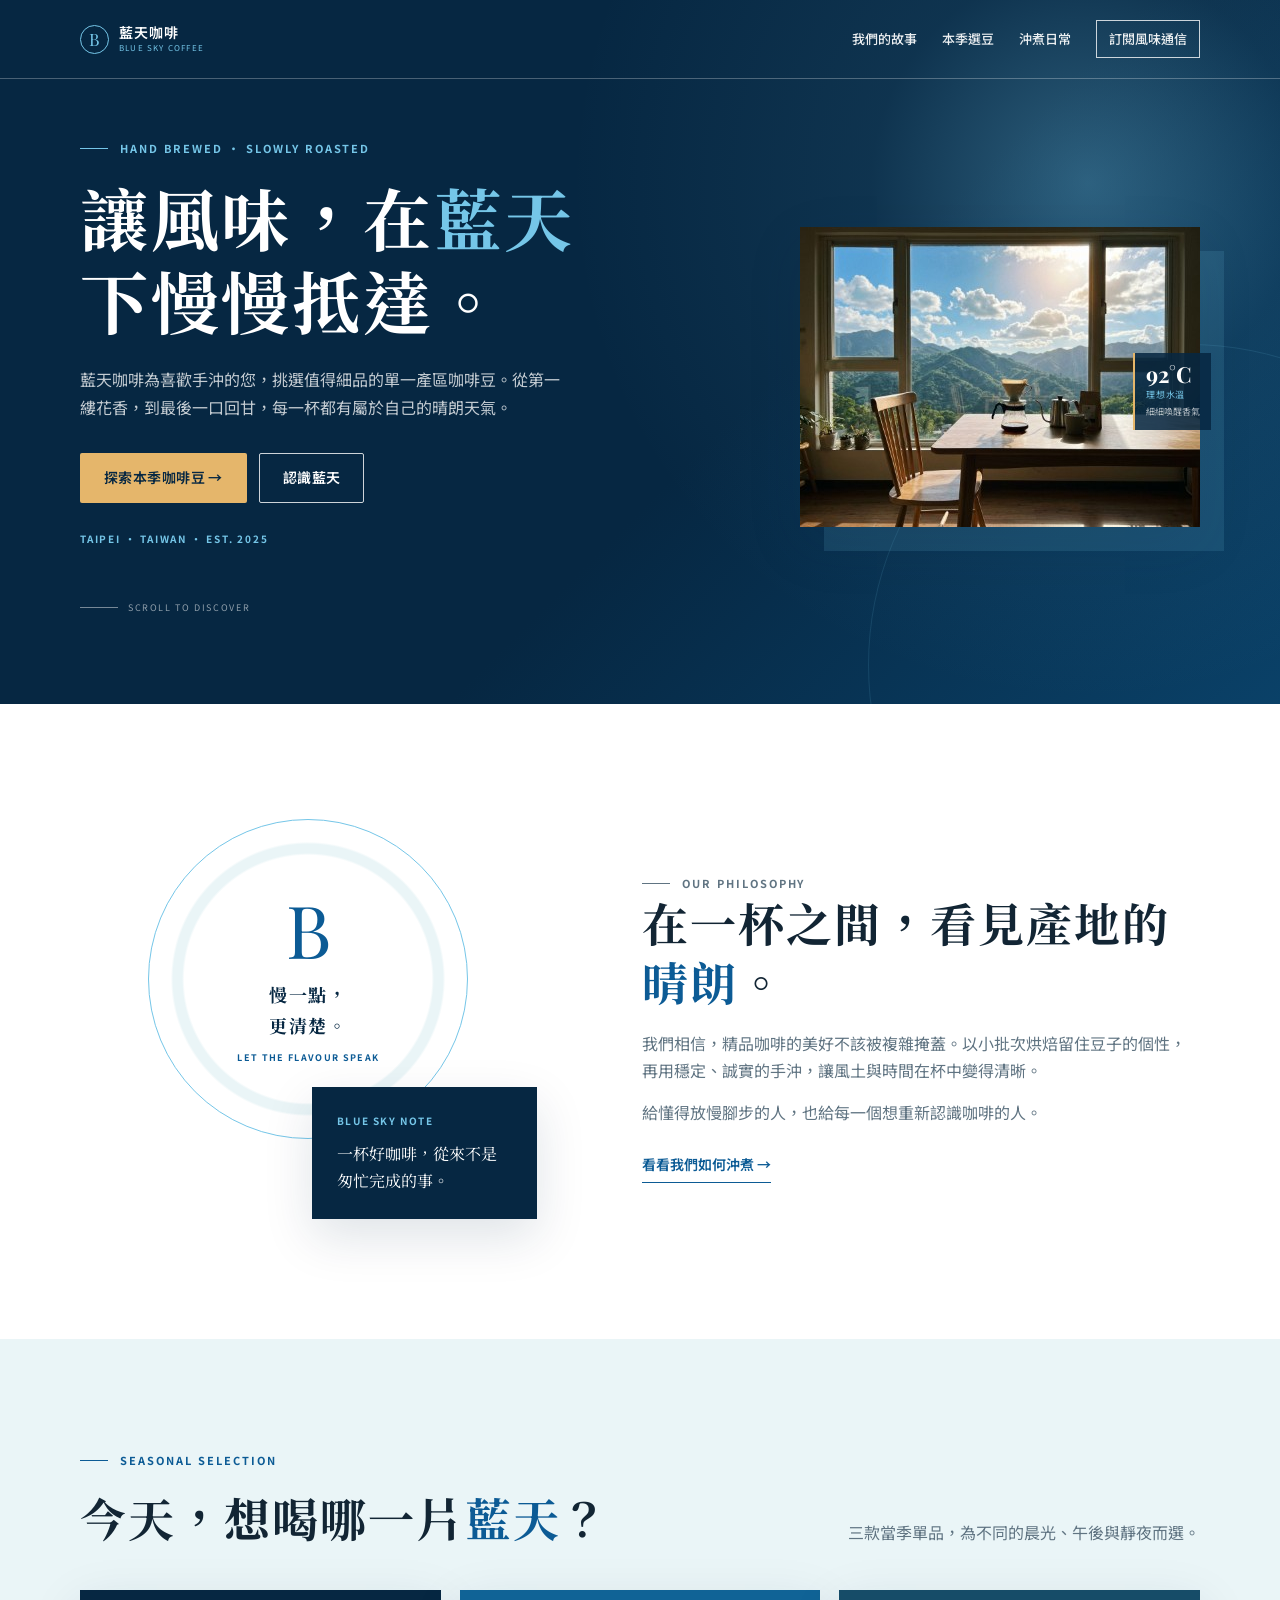
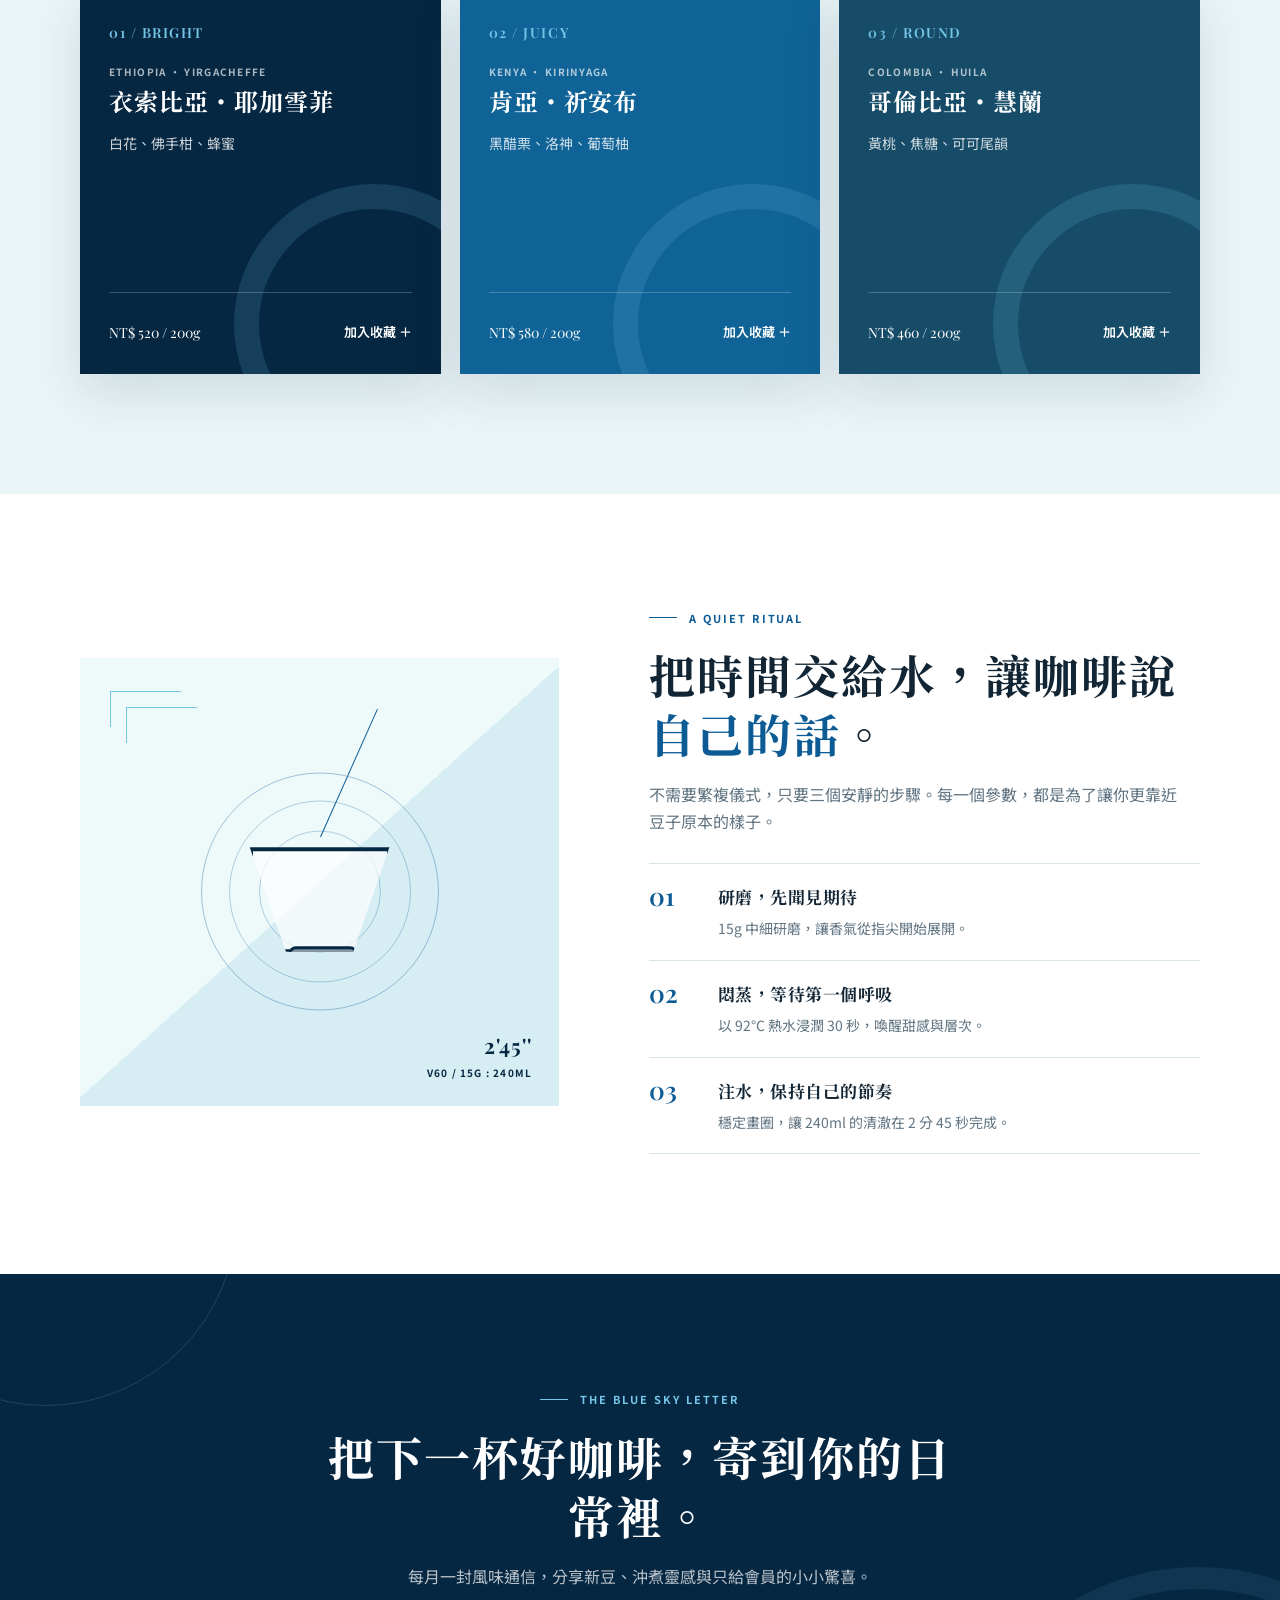
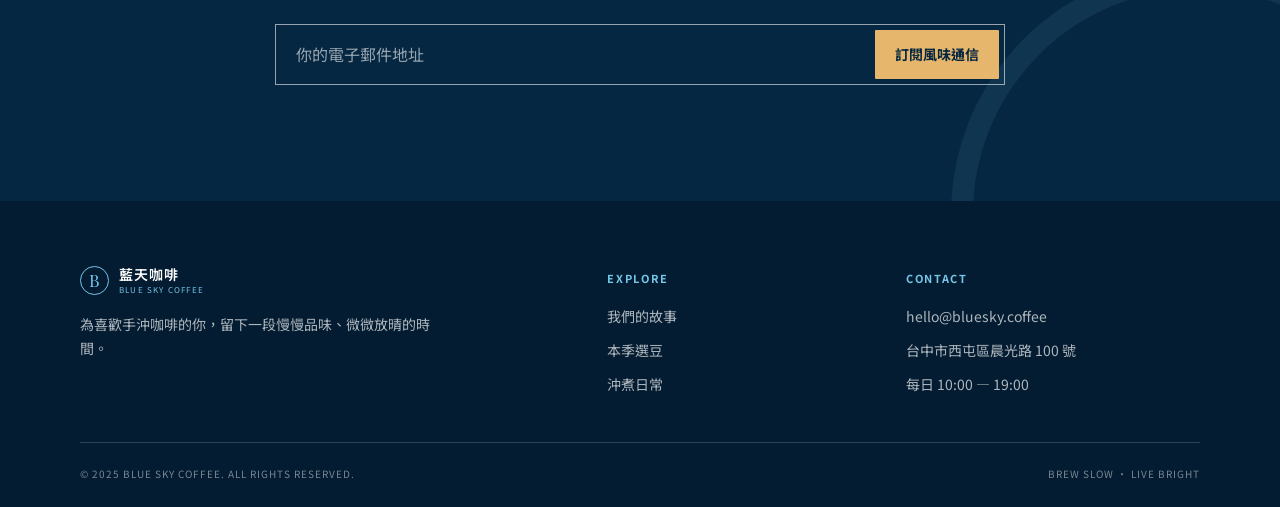
==== onepage1/index.html @ 0944bd63 "Initial commit" ====
<!DOCTYPE html>
<html lang="zh-Hant">
<head>
  <meta charset="UTF-8">
  <meta name="viewport" content="width=device-width, initial-scale=1.0">
  <meta name="description" content="藍天咖啡，為手沖咖啡愛好者挑選當季精品咖啡豆，讓每一杯都清澈、明亮、值得細品。">
  <title>藍天咖啡｜讓風味，慢慢抵達</title>
  <link rel="preconnect" href="https://fonts.googleapis.com">
  <link rel="preconnect" href="https://fonts.gstatic.com" crossorigin>
  <link href="https://fonts.googleapis.com/css2?family=Noto+Sans+TC:wght@400;500;600;700&family=Noto+Serif+TC:wght@500;600;700;900&family=Playfair+Display:ital,wght@0,600;0,700;1,600&display=swap" rel="stylesheet">
  <style>
    :root {
      --navy: #062742;
      --blue: #0c5b95;
      --sky: #75c6e8;
      --mist: #eaf5f7;
      --cream: #fbfaf6;
      --ink: #122534;
      --muted: #607482;
      --line: #d7e4e8;
      --sand: #e5b66b;
      --shadow: 0 18px 50px rgba(6, 39, 66, .13);
    }

    * { box-sizing: border-box; }
    html { scroll-behavior: smooth; }
    body {
      margin: 0;
      background: var(--cream);
      color: var(--ink);
      font-family: "Noto Sans TC", sans-serif;
      font-size: 16px;
      line-height: 1.7;
    }
    a { color: inherit; text-decoration: none; }
    button, input { font: inherit; }
    button { cursor: pointer; }
    :focus-visible { outline: 3px solid var(--sky); outline-offset: 4px; }

    .wrap { width: min(1120px, calc(100% - 48px)); margin-inline: auto; }
    .eyebrow {
      display: flex;
      align-items: center;
      gap: 12px;
      margin: 0 0 18px;
      color: var(--blue);
      font-size: 11px;
      font-weight: 700;
      letter-spacing: .18em;
    }
    .eyebrow::before { width: 28px; height: 1px; background: currentColor; content: ""; }
    .section-title {
      margin: 0;
      font-family: "Noto Serif TC", serif;
      font-size: clamp(30px, 4vw, 46px);
      font-weight: 700;
      letter-spacing: .045em;
      line-height: 1.28;
    }
    .accent { color: var(--blue); }
    .section-copy { margin: 18px 0 0; color: var(--muted); }
    .button, .text-link {
      display: inline-flex;
      align-items: center;
      justify-content: center;
      min-height: 50px;
      padding: 11px 23px;
      border: 1px solid transparent;
      border-radius: 2px;
      font-size: 14px;
      font-weight: 600;
      letter-spacing: .03em;
      transition: background-color .25s ease, color .25s ease, border-color .25s ease, transform .25s ease;
    }
    .button:hover, .text-link:hover { transform: translateY(-2px); }
    .button-primary { background: var(--sand); color: var(--navy); }
    .button-primary:hover { background: #f0ca84; }
    .button-outline { border-color: rgba(255,255,255,.8); color: #fff; }
    .button-outline:hover { background: #fff; color: var(--navy); }

    .site-header {
      position: absolute;
      z-index: 10;
      top: 0;
      left: 0;
      width: 100%;
      border-bottom: 1px solid rgba(255,255,255,.27);
    }
    .navbar {
      display: flex;
      align-items: center;
      justify-content: space-between;
      min-height: 78px;
      gap: 24px;
    }
    .brand { display: inline-flex; align-items: center; gap: 10px; color: #fff; }
    .brand-mark {
      display: grid;
      width: 29px;
      height: 29px;
      place-items: center;
      border: 1px solid var(--sky);
      border-radius: 50%;
      color: var(--sky);
      font-family: "Playfair Display", serif;
      font-size: 17px;
      line-height: 1;
    }
    .brand-copy { display: grid; line-height: 1.1; }
    .brand-copy strong { font-size: 14px; font-weight: 600; letter-spacing: .08em; }
    .brand-copy small { margin-top: 4px; color: var(--sky); font-size: 8px; letter-spacing: .15em; }
    .nav-links { display: flex; align-items: center; gap: 25px; }
    .nav-links a { position: relative; color: rgba(255,255,255,.92); font-size: 13px; font-weight: 500; white-space: nowrap; }
    .nav-links a:not(.nav-cta)::after {
      position: absolute;
      right: 0;
      bottom: -7px;
      width: 0;
      height: 1px;
      background: var(--sky);
      content: "";
      transition: width .25s ease;
    }
    .nav-links a:not(.nav-cta):hover::after { right: auto; left: 0; width: 100%; }
    .nav-links .nav-cta { padding: 7px 12px; border: 1px solid rgba(255,255,255,.78); }
    .nav-links .nav-cta:hover { background: #fff; color: var(--navy); }
    .menu-toggle { display: none; padding: 4px; border: 0; background: transparent; color: #fff; font-size: 24px; line-height: 1; }

    .hero {
      position: relative;
      display: flex;
      min-height: 704px;
      overflow: hidden;
      align-items: stretch;
      background:
        radial-gradient(circle at 85% 26%, rgba(117,198,232,.35) 0, rgba(117,198,232,.08) 18%, transparent 43%),
        linear-gradient(135deg, #062742 0%, #062742 58%, #0a4168 100%);
      color: #fff;
    }
    .hero::after {
      position: absolute;
      z-index: 0;
      right: -18vw;
      bottom: -22vw;
      width: 50vw;
      height: 50vw;
      border: 1px solid rgba(117,198,232,.13);
      border-radius: 50%;
      content: "";
    }
    .hero-grid {
      position: relative;
      z-index: 1;
      display: grid;
      grid-template-columns: 1.02fr .98fr;
      gap: 45px;
      align-items: center;
      padding-top: 122px;
      padding-bottom: 72px;
    }
    .hero-content { max-width: 560px; }
    .hero .eyebrow { color: var(--sky); }
    .hero-title {
      max-width: 540px;
      margin: 0;
      font-family: "Noto Serif TC", serif;
      font-size: clamp(42px, 5.5vw, 68px);
      font-weight: 700;
      letter-spacing: .04em;
      line-height: 1.22;
    }
    .hero-title .sky-word { color: var(--sky); }
    .hero-lede { max-width: 490px; margin: 25px 0 0; color: rgba(255,255,255,.76); }
    .hero-actions { display: flex; flex-wrap: wrap; gap: 12px; margin-top: 32px; }
    .hero-meta { margin: 27px 0 0; color: var(--sky); font-size: 10px; font-weight: 700; letter-spacing: .18em; }
    .scroll-note { display: flex; align-items: center; gap: 10px; margin: 53px 0 0; color: rgba(255,255,255,.55); font-size: 9px; letter-spacing: .18em; }
    .scroll-note::before { width: 38px; height: 1px; background: rgba(255,255,255,.45); content: ""; }

    .hero-art {
      position: relative;
      width: min(100%, 400px);
      height: 300px;
      min-height: 0;
      margin-left: auto;
      overflow: visible;
      aspect-ratio: auto;
      border: 0;
      background: transparent;
      box-shadow: none;
    }
    .hero-photo { width: 400px; height: 300px; object-fit: cover; box-shadow: 24px 24px 0 rgba(117,198,232,.13), var(--shadow); }
    .window-frame { position: absolute; inset: 0; border: 12px solid #e8d4ae; box-shadow: inset 0 0 0 2px rgba(6,39,66,.18); }
    .window-frame::before, .window-frame::after { position: absolute; background: rgba(6,39,66,.25); content: ""; }
    .window-frame::before { top: 0; bottom: 0; left: 49%; width: 4px; }
    .window-frame::after { top: 46%; right: 0; left: 0; height: 4px; }
    .sun { position: absolute; top: 16%; right: 17%; width: 77px; height: 77px; border-radius: 50%; background: #fff2be; box-shadow: 0 0 45px 22px rgba(255,228,150,.42); }
    .mountain { position: absolute; bottom: 28%; width: 75%; height: 36%; clip-path: polygon(0 100%, 35% 15%, 48% 50%, 63% 0, 100% 100%); background: #497b83; opacity: .9; }
    .mountain.one { left: -12%; }
    .mountain.two { right: -27%; bottom: 27%; background: #30616b; transform: scaleX(-1); opacity: .75; }
    .tabletop { position: absolute; right: -8%; bottom: -7%; left: -8%; height: 33%; background: linear-gradient(#643e2e 0%, #3d251e 100%); transform: perspective(200px) rotateX(10deg); }
    .chair { position: absolute; right: 7%; bottom: 18%; width: 100px; height: 112px; border: 12px solid #543126; border-bottom: 0; border-radius: 48px 48px 0 0; opacity: .8; }
    .chair::after { position: absolute; bottom: -75px; left: 14px; width: 8px; height: 75px; background: #543126; box-shadow: 53px 0 #543126; content: ""; }
    .coffee-vessel { position: absolute; bottom: 14%; left: 28%; width: 112px; height: 105px; }
    .coffee-vessel .dripper { position: absolute; top: 0; left: 29px; width: 53px; height: 45px; border: 3px solid #d8e7e1; border-radius: 5px 5px 22px 22px; background: linear-gradient(135deg, rgba(222,246,240,.75), rgba(124,180,181,.2)); clip-path: polygon(0 0, 100% 0, 78% 100%, 22% 100%); }
    .coffee-vessel .carafe { position: absolute; bottom: 0; left: 17px; width: 78px; height: 68px; border: 3px solid #d8e7e1; border-radius: 10px 10px 23px 23px; background: linear-gradient(to top, rgba(56,29,19,.82) 0 38%, rgba(190,228,227,.24) 39%); }
    .coffee-vessel .carafe::before { position: absolute; top: -20px; left: 24px; width: 26px; height: 22px; border: 3px solid #d8e7e1; border-bottom: 0; border-radius: 50% 50% 0 0; content: ""; }
    .steam { position: absolute; bottom: 59%; left: 49%; width: 23px; height: 58px; border-left: 2px solid rgba(255,255,255,.63); border-radius: 50%; transform: rotate(16deg); }
    .steam::after { position: absolute; top: -5px; left: 14px; width: 18px; height: 48px; border-right: 2px solid rgba(255,255,255,.44); border-radius: 50%; content: ""; }
    .art-label { position: absolute; z-index: 3; right: -11px; top: 42%; display: grid; gap: 2px; padding: 10px 11px; border-left: 2px solid var(--sand); background: rgba(6,39,66,.86); color: #fff; }
    .art-label strong { font-family: "Playfair Display", serif; font-size: 22px; line-height: 1; }
    .art-label span { color: var(--sky); font-size: 9px; letter-spacing: .09em; }
    .art-label small { color: rgba(255,255,255,.72); font-size: 9px; }

    .story { padding: 115px 0 120px; background: #fff; }
    .story-grid { display: grid; grid-template-columns: .9fr 1.1fr; gap: clamp(45px, 9vw, 105px); align-items: center; }
    .story-visual { position: relative; min-height: 400px; }
    .story-seal {
      display: grid;
      width: 320px;
      height: 320px;
      place-content: center;
      margin: 0 auto;
      border: 1px solid var(--sky);
      border-radius: 50%;
      background: radial-gradient(circle, #fff 0 55%, #eaf5f7 56% 60%, #fff 61%);
      color: var(--navy);
      text-align: center;
    }
    .story-seal::before { display: block; margin-bottom: 14px; color: var(--blue); content: "B"; font-family: "Playfair Display", serif; font-size: 73px; line-height: 1; }
    .story-seal strong { font-family: "Noto Serif TC", serif; font-size: 18px; letter-spacing: .09em; }
    .story-seal span { margin-top: 10px; color: var(--blue); font-size: 9px; font-weight: 700; letter-spacing: .15em; }
    .note-card { position: absolute; right: 0; bottom: 0; width: min(225px, 57%); padding: 25px; background: var(--navy); color: #fff; box-shadow: var(--shadow); }
    .note-card p:first-child { margin: 0; color: var(--sky); font-size: 10px; font-weight: 700; letter-spacing: .16em; }
    .note-card p:last-child { margin: 12px 0 0; font-family: "Noto Serif TC", serif; font-size: 16px; line-height: 1.65; }
    .story-content p { margin: 19px 0 0; color: var(--muted); }
    .story-content p + p { margin-top: 15px; }
    .underlined-link { display: inline-flex; margin-top: 27px; padding-bottom: 5px; border-bottom: 1px solid var(--blue); color: var(--blue); font-size: 14px; font-weight: 600; transition: gap .2s ease; }
    .underlined-link:hover { gap: 8px; }

    .coffee { padding: 112px 0 120px; background: var(--mist); }
    .coffee-heading { display: flex; align-items: end; justify-content: space-between; gap: 32px; margin-bottom: 43px; }
    .coffee-heading .section-copy { max-width: 365px; }
    .coffee-grid { display: grid; grid-template-columns: repeat(3, 1fr); gap: 19px; }
    .coffee-card {
      position: relative;
      display: flex;
      min-height: 384px;
      overflow: hidden;
      flex-direction: column;
      padding: 31px 29px 25px;
      background: var(--navy);
      color: #fff;
      box-shadow: var(--shadow);
    }
    .coffee-card:nth-child(2) { background: #106396; }
    .coffee-card:nth-child(3) { background: #164c68; }
    .coffee-card::after { position: absolute; right: -73px; bottom: -90px; width: 230px; height: 230px; border: 25px solid rgba(117,198,232,.15); border-radius: 50%; content: ""; }
    .coffee-card > * { position: relative; z-index: 1; }
    .bean-no { margin: 0; color: var(--sky); font-family: "Playfair Display", serif; font-size: 14px; font-weight: 600; letter-spacing: .11em; }
    .origin { margin: 19px 0 5px; color: rgba(255,255,255,.67); font-size: 10px; font-weight: 700; letter-spacing: .13em; }
    .bean-name { margin: 0; font-family: "Noto Serif TC", serif; font-size: 24px; font-weight: 700; letter-spacing: .04em; line-height: 1.35; }
    .flavour { margin: 14px 0 0; color: rgba(255,255,255,.79); font-size: 14px; }
    .coffee-bottom { display: flex; align-items: center; justify-content: space-between; gap: 13px; margin-top: auto; padding-top: 23px; border-top: 1px solid rgba(255,255,255,.22); }
    .price { font-family: "Playfair Display", serif; font-size: 14px; white-space: nowrap; }
    .save-button { padding: 5px 0; border: 0; background: transparent; color: #fff; font-size: 13px; font-weight: 600; white-space: nowrap; transition: color .2s ease; }
    .save-button:hover { color: var(--sand); }

    .brew { padding: 115px 0 120px; background: #fff; }
    .brew-grid { display: grid; grid-template-columns: .93fr 1.07fr; gap: clamp(44px, 7vw, 90px); align-items: center; }
    .brew-art { position: relative; min-height: 448px; overflow: hidden; background: linear-gradient(138deg, #eef9fa 0 50%, #d6edf3 50% 100%); }
    .brew-art::before { position: absolute; top: 33px; left: 30px; width: 70px; height: 35px; border-top: 1px solid var(--sky); border-left: 1px solid var(--sky); content: ""; }
    .brew-art::after { position: absolute; top: 49px; left: 46px; width: 70px; height: 35px; border-top: 1px solid var(--sky); border-left: 1px solid var(--sky); content: ""; }
    .pour-rings { position: absolute; top: 50%; left: 50%; width: 238px; height: 238px; border: 1px solid rgba(12,91,149,.35); border-radius: 50%; transform: translate(-50%,-46%); }
    .pour-rings::before, .pour-rings::after { position: absolute; border: 1px solid rgba(12,91,149,.28); border-radius: 50%; content: ""; }
    .pour-rings::before { inset: 27px; }
    .pour-rings::after { inset: 57px; }
    .pour-line { position: absolute; top: 39px; left: 50%; width: 1px; height: 140px; background: var(--blue); transform: rotate(24deg); transform-origin: bottom; }
    .v60 { position: absolute; top: 50%; left: 50%; width: 140px; height: 105px; border: 3px solid var(--navy); border-top-width: 4px; background: rgba(255,255,255,.7); clip-path: polygon(0 0, 100% 0, 74% 100%, 26% 100%); transform: translate(-50%,-33%); }
    .v60::after { position: absolute; bottom: -61px; left: 35px; width: 64px; height: 58px; border: 3px solid var(--navy); border-radius: 8px 8px 19px 19px; background: linear-gradient(to top, #6c3924 0 31%, rgba(255,255,255,.5) 32%); content: ""; }
    .brew-caption { position: absolute; right: 27px; bottom: 25px; display: grid; color: var(--navy); text-align: right; }
    .brew-caption strong { font-family: "Playfair Display", serif; font-size: 21px; letter-spacing: .05em; }
    .brew-caption span { font-size: 10px; font-weight: 700; letter-spacing: .12em; }
    .brew-content .section-copy { max-width: 530px; }
    .brew-steps { margin-top: 28px; border-top: 1px solid var(--line); }
    .brew-step { display: grid; grid-template-columns: 55px 1fr; gap: 14px; padding: 19px 0; border-bottom: 1px solid var(--line); }
    .step-no { color: var(--blue); font-family: "Playfair Display", serif; font-size: 25px; font-weight: 600; line-height: 1; }
    .brew-step h3 { margin: 0; font-family: "Noto Serif TC", serif; font-size: 17px; letter-spacing: .03em; }
    .brew-step p { margin: 5px 0 0; color: var(--muted); font-size: 14px; }

    .visit { position: relative; overflow: hidden; padding: 116px 0; background: var(--navy); color: #fff; text-align: center; }
    .visit::before, .visit::after { position: absolute; width: 380px; height: 380px; border: 1px solid rgba(117,198,232,.19); border-radius: 50%; content: ""; }
    .visit::before { top: -250px; left: -145px; }
    .visit::after { right: -165px; bottom: -260px; width: 450px; height: 450px; border-width: 22px; opacity: .45; }
    .visit .wrap { position: relative; z-index: 1; max-width: 730px; }
    .visit .eyebrow { justify-content: center; color: var(--sky); }
    .visit .section-title { max-width: 670px; margin-inline: auto; }
    .visit .section-copy { max-width: 535px; margin-inline: auto; color: rgba(255,255,255,.72); }
    .subscribe-form { display: flex; margin: 34px auto 0; padding: 5px; border: 1px solid rgba(255,255,255,.58); }
    .subscribe-form input { min-width: 0; flex: 1; padding: 11px 15px; border: 0; outline: 0; background: transparent; color: #fff; }
    .subscribe-form input::placeholder { color: rgba(255,255,255,.58); }
    .subscribe-form button { min-height: 48px; padding: 10px 20px; border: 0; border-radius: 1px; background: var(--sand); color: var(--navy); font-size: 14px; font-weight: 700; transition: background .2s ease; }
    .subscribe-form button:hover { background: #f1ca83; }

    .site-footer { padding: 65px 0 25px; background: #031c31; color: rgba(255,255,255,.68); }
    .footer-grid { display: grid; grid-template-columns: 1.45fr .75fr .9fr; gap: 54px; padding-bottom: 46px; }
    .footer-brand .brand { margin-bottom: 18px; }
    .footer-brand p { max-width: 355px; margin: 0; font-size: 14px; }
    .footer-heading { margin: 3px 0 17px; color: var(--sky); font-size: 11px; font-weight: 700; letter-spacing: .15em; }
    .footer-links, .footer-contact { display: grid; gap: 10px; font-size: 14px; }
    .footer-links a:hover, .footer-contact a:hover { color: #fff; }
    .footer-bottom { display: flex; justify-content: space-between; gap: 18px; padding-top: 22px; border-top: 1px solid rgba(255,255,255,.17); color: rgba(255,255,255,.47); font-size: 10px; letter-spacing: .1em; }

    .toast {
      position: fixed;
      z-index: 20;
      right: 22px;
      bottom: 22px;
      max-width: min(360px, calc(100% - 44px));
      padding: 13px 18px;
      border-left: 3px solid var(--sand);
      background: var(--navy);
      box-shadow: var(--shadow);
      color: #fff;
      font-size: 14px;
      opacity: 0;
      pointer-events: none;
      transform: translateY(12px);
      transition: opacity .22s ease, transform .22s ease;
    }
    .toast.show { opacity: 1; transform: translateY(0); }
    .reveal { opacity: 0; transform: translateY(18px); transition: opacity .65s ease, transform .65s ease; }
    .reveal.visible { opacity: 1; transform: translateY(0); }

    @media (max-width: 820px) {
      .navbar { position: relative; }
      .menu-toggle { display: block; }
      .nav-links {
        position: absolute;
        top: 100%;
        right: -24px;
        left: -24px;
        display: grid;
        max-height: 0;
        overflow: hidden;
        gap: 0;
        background: #05233c;
        transition: max-height .32s ease;
      }
      .nav-links.open { max-height: 300px; }
      .nav-links a { padding: 12px 24px; border-top: 1px solid rgba(255,255,255,.1); }
      .nav-links .nav-cta { margin: 8px 24px 16px; padding: 9px 12px; text-align: center; }
      .hero { min-height: 710px; }
      .hero-grid { grid-template-columns: 1fr; gap: 17px; padding-top: 112px; }
      .hero-content { max-width: 640px; }
      .scroll-note { margin-top: 29px; }
      .hero-art { width: min(100%, 330px); height: 248px; min-height: 0; max-height: none; margin: 0; }
      .hero-photo { width: 330px; height: 248px; }
      .coffee-grid { grid-template-columns: repeat(2, 1fr); }
      .coffee-card:nth-child(3) { grid-column: span 2; }
      .story-grid, .brew-grid { grid-template-columns: 1fr; }
      .story-visual { max-width: 520px; width: 100%; margin: auto; }
      .brew-art { max-width: 540px; width: 100%; margin: auto; }
      .footer-grid { grid-template-columns: 1fr 1fr; }
      .footer-brand { grid-column: 1 / -1; }
    }

    @media (max-width: 560px) {
      .wrap { width: calc(100% - 34px); }
      .navbar { min-height: 70px; }
      .brand-copy strong { font-size: 13px; }
      .hero { min-height: 680px; }
      .hero-grid { padding-top: 98px; padding-bottom: 34px; }
      .hero-title { font-size: 40px; }
      .hero-lede { margin-top: 16px; font-size: 14px; line-height: 1.7; }
      .hero-actions { margin-top: 23px; }
      .hero-actions .button { flex: 1; padding-inline: 13px; }
      .hero-meta { margin-top: 18px; }
      .hero-art { width: 260px; height: 195px; min-height: 0; max-height: none; }
      .hero-photo { width: 260px; height: 195px; }
      .art-label { display: none; }
      .sun { width: 49px; height: 49px; }
      .coffee-vessel { bottom: 9%; left: 25%; transform: scale(.72); transform-origin: bottom left; }
      .chair { transform: scale(.72); transform-origin: bottom right; }
      .story, .coffee, .brew, .visit { padding: 76px 0; }
      .story-seal { width: 245px; height: 245px; }
      .story-seal::before { margin-bottom: 8px; font-size: 54px; }
      .story-seal strong { font-size: 15px; }
      .story-visual { min-height: 315px; }
      .note-card { width: 185px; padding: 18px; }
      .note-card p:last-child { font-size: 14px; }
      .coffee-heading { display: block; margin-bottom: 30px; }
      .coffee-heading .section-copy { margin-top: 14px; }
      .coffee-grid { grid-template-columns: 1fr; }
      .coffee-card, .coffee-card:nth-child(3) { min-height: 330px; grid-column: auto; }
      .brew-art { min-height: 310px; }
      .pour-rings { width: 185px; height: 185px; }
      .v60 { transform: translate(-50%,-28%) scale(.82); }
      .subscribe-form { display: grid; gap: 6px; padding: 5px; }
      .subscribe-form input, .subscribe-form button { width: 100%; }
      .footer-grid { grid-template-columns: 1fr; gap: 32px; }
      .footer-brand { grid-column: auto; }
      .footer-bottom { display: grid; gap: 9px; }
    }

    @media (prefers-reduced-motion: reduce) {
      html { scroll-behavior: auto; }
      *, *::before, *::after { transition-duration: .01ms !important; animation-duration: .01ms !important; animation-iteration-count: 1 !important; }
      .reveal { opacity: 1; transform: none; }
    }
  </style>
</head>
<body>
  <header class="site-header" id="top">
    <nav class="wrap navbar" aria-label="主要導覽">
      <a class="brand" href="#top" aria-label="回到藍天咖啡首頁">
        <span class="brand-mark" aria-hidden="true">B</span>
        <span class="brand-copy"><strong>藍天咖啡</strong><small>BLUE SKY COFFEE</small></span>
      </a>
      <button class="menu-toggle" type="button" aria-controls="navLinks" aria-expanded="false" aria-label="開啟導覽選單">☰</button>
      <div class="nav-links" id="navLinks">
        <a href="#story">我們的故事</a>
        <a href="#coffee">本季選豆</a>
        <a href="#brew">沖煮日常</a>
        <a class="nav-cta" href="#visit">訂閱風味通信</a>
      </div>
    </nav>
  </header>

  <main>
    <section class="hero" aria-labelledby="heroTitle">
      <div class="wrap hero-grid">
        <div class="hero-content">
          <p class="eyebrow">HAND BREWED · SLOWLY ROASTED</p>
          <h1 class="hero-title" id="heroTitle">讓風味，在<span class="sky-word">藍天</span>下慢慢抵達。</h1>
          <p class="hero-lede">藍天咖啡為喜歡手沖的您，挑選值得細品的單一產區咖啡豆。從第一縷花香，到最後一口回甘，每一杯都有屬於自己的晴朗天氣。</p>
          <div class="hero-actions">
            <a class="button button-primary" href="#coffee">探索本季咖啡豆 →</a>
            <a class="button button-outline" href="#story">認識藍天</a>
          </div>
          <p class="hero-meta">TAIPEI · TAIWAN · EST. 2025</p>
          <p class="scroll-note">SCROLL TO DISCOVER</p>
        </div>

        <div class="hero-art" aria-hidden="true">
          <img class="hero-photo" src="images/hero.jpg" width="400" height="300" alt="">
          <span class="art-label"><strong>92°C</strong><span>理想水溫</span><small>細細喚醒香氣</small></span>
        </div>
      </div>
    </section>

    <section class="story" id="story" aria-labelledby="storyTitle">
      <div class="wrap story-grid">
        <div class="story-visual reveal" aria-hidden="true">
          <div class="story-seal"><strong>慢一點，<br>更清楚。</strong><span>LET THE FLAVOUR SPEAK</span></div>
          <div class="note-card"><p>BLUE SKY NOTE</p><p>一杯好咖啡，從來不是匆忙完成的事。</p></div>
        </div>
        <div class="story-content reveal">
          <p class="eyebrow">OUR PHILOSOPHY</p>
          <h2 class="section-title" id="storyTitle">在一杯之間，看見產地的<span class="accent">晴朗</span>。</h2>
          <p>我們相信，精品咖啡的美好不該被複雜掩蓋。以小批次烘焙留住豆子的個性，再用穩定、誠實的手沖，讓風土與時間在杯中變得清晰。</p>
          <p>給懂得放慢腳步的人，也給每一個想重新認識咖啡的人。</p>
          <a class="underlined-link" href="#brew">看看我們如何沖煮 →</a>
        </div>
      </div>
    </section>

    <section class="coffee" id="coffee" aria-labelledby="coffeeTitle">
      <div class="wrap">
        <div class="coffee-heading reveal">
          <div>
            <p class="eyebrow">SEASONAL SELECTION</p>
            <h2 class="section-title" id="coffeeTitle">今天，想喝哪一片<span class="accent">藍天</span>？</h2>
          </div>
          <p class="section-copy">三款當季單品，為不同的晨光、午後與靜夜而選。</p>
        </div>
        <div class="coffee-grid">
          <article class="coffee-card reveal">
            <p class="bean-no">01 / BRIGHT</p>
            <p class="origin">ETHIOPIA · YIRGACHEFFE</p>
            <h3 class="bean-name">衣索比亞・耶加雪菲</h3>
            <p class="flavour">白花、佛手柑、蜂蜜</p>
            <div class="coffee-bottom"><span class="price">NT$ 520 / 200g</span><button class="save-button" type="button" data-coffee="衣索比亞・耶加雪菲">加入收藏 ＋</button></div>
          </article>
          <article class="coffee-card reveal">
            <p class="bean-no">02 / JUICY</p>
            <p class="origin">KENYA · KIRINYAGA</p>
            <h3 class="bean-name">肯亞・祈安布</h3>
            <p class="flavour">黑醋栗、洛神、葡萄柚</p>
            <div class="coffee-bottom"><span class="price">NT$ 580 / 200g</span><button class="save-button" type="button" data-coffee="肯亞・祈安布">加入收藏 ＋</button></div>
          </article>
          <article class="coffee-card reveal">
            <p class="bean-no">03 / ROUND</p>
            <p class="origin">COLOMBIA · HUILA</p>
            <h3 class="bean-name">哥倫比亞・慧蘭</h3>
            <p class="flavour">黃桃、焦糖、可可尾韻</p>
            <div class="coffee-bottom"><span class="price">NT$ 460 / 200g</span><button class="save-button" type="button" data-coffee="哥倫比亞・慧蘭">加入收藏 ＋</button></div>
          </article>
        </div>
      </div>
    </section>

    <section class="brew" id="brew" aria-labelledby="brewTitle">
      <div class="wrap brew-grid">
        <div class="brew-art reveal" aria-hidden="true">
          <span class="pour-rings"></span><span class="pour-line"></span><span class="v60"></span>
          <span class="brew-caption"><strong>2'45''</strong><span>V60 / 15G : 240ML</span></span>
        </div>
        <div class="brew-content reveal">
          <p class="eyebrow">A QUIET RITUAL</p>
          <h2 class="section-title" id="brewTitle">把時間交給水，讓咖啡說<span class="accent">自己的話</span>。</h2>
          <p class="section-copy">不需要繁複儀式，只要三個安靜的步驟。每一個參數，都是為了讓你更靠近豆子原本的樣子。</p>
          <div class="brew-steps">
            <div class="brew-step"><span class="step-no">01</span><div><h3>研磨，先聞見期待</h3><p>15g 中細研磨，讓香氣從指尖開始展開。</p></div></div>
            <div class="brew-step"><span class="step-no">02</span><div><h3>悶蒸，等待第一個呼吸</h3><p>以 92°C 熱水浸潤 30 秒，喚醒甜感與層次。</p></div></div>
            <div class="brew-step"><span class="step-no">03</span><div><h3>注水，保持自己的節奏</h3><p>穩定畫圈，讓 240ml 的清澈在 2 分 45 秒完成。</p></div></div>
          </div>
        </div>
      </div>
    </section>

    <section class="visit" id="visit" aria-labelledby="visitTitle">
      <div class="wrap reveal">
        <p class="eyebrow">THE BLUE SKY LETTER</p>
        <h2 class="section-title" id="visitTitle">把下一杯好咖啡，寄到你的日常裡。</h2>
        <p class="section-copy">每月一封風味通信，分享新豆、沖煮靈感與只給會員的小小驚喜。</p>
        <form class="subscribe-form" id="subscribeForm">
          <input type="email" aria-label="電子郵件地址" placeholder="你的電子郵件地址" required>
          <button type="submit">訂閱風味通信</button>
        </form>
      </div>
    </section>
  </main>

  <footer class="site-footer">
    <div class="wrap footer-grid">
      <div class="footer-brand">
        <a class="brand" href="#top" aria-label="回到藍天咖啡首頁"><span class="brand-mark" aria-hidden="true">B</span><span class="brand-copy"><strong>藍天咖啡</strong><small>BLUE SKY COFFEE</small></span></a>
        <p>為喜歡手沖咖啡的你，留下一段慢慢品味、微微放晴的時間。</p>
      </div>
      <div>
        <p class="footer-heading">EXPLORE</p>
        <div class="footer-links"><a href="#story">我們的故事</a><a href="#coffee">本季選豆</a><a href="#brew">沖煮日常</a></div>
      </div>
      <div>
        <p class="footer-heading">CONTACT</p>
        <div class="footer-contact"><a href="mailto:hello@bluesky.coffee">hello@bluesky.coffee</a><span>台中市西屯區晨光路 100 號</span><span>每日 10:00 — 19:00</span></div>
      </div>
    </div>
    <div class="wrap footer-bottom"><span>© 2025 BLUE SKY COFFEE. ALL RIGHTS RESERVED.</span><span>BREW SLOW · LIVE BRIGHT</span></div>
  </footer>

  <div class="toast" id="toast" role="status" aria-live="polite"></div>

  <script>
    const menuToggle = document.querySelector('.menu-toggle');
    const navLinks = document.querySelector('.nav-links');
    const toast = document.querySelector('#toast');
    let toastTimer;

    function closeMenu() {
      navLinks.classList.remove('open');
      menuToggle.setAttribute('aria-expanded', 'false');
      menuToggle.setAttribute('aria-label', '開啟導覽選單');
      menuToggle.textContent = '☰';
    }

    menuToggle.addEventListener('click', () => {
      const isOpen = navLinks.classList.toggle('open');
      menuToggle.setAttribute('aria-expanded', String(isOpen));
      menuToggle.setAttribute('aria-label', isOpen ? '關閉導覽選單' : '開啟導覽選單');
      menuToggle.textContent = isOpen ? '×' : '☰';
    });

    navLinks.querySelectorAll('a').forEach(link => link.addEventListener('click', closeMenu));

    function showToast(message) {
      window.clearTimeout(toastTimer);
      toast.textContent = message;
      toast.classList.add('show');
      toastTimer = window.setTimeout(() => toast.classList.remove('show'), 2600);
    }

    document.querySelectorAll('[data-coffee]').forEach(button => {
      button.addEventListener('click', () => showToast(`已將「${button.dataset.coffee}」加入你的收藏。`));
    });

    document.querySelector('#subscribeForm').addEventListener('submit', event => {
      event.preventDefault();
      const form = event.currentTarget;
      if (!form.checkValidity()) return;
      form.reset();
      showToast('謝謝訂閱，下一封晴朗的風味通信即將寄出。');
    });

    const reduceMotion = window.matchMedia('(prefers-reduced-motion: reduce)').matches;
    const revealItems = document.querySelectorAll('.reveal');
    if (reduceMotion || !('IntersectionObserver' in window)) {
      revealItems.forEach(item => item.classList.add('visible'));
    } else {
      const observer = new IntersectionObserver(entries => {
        entries.forEach(entry => {
          if (entry.isIntersecting) {
            entry.target.classList.add('visible');
            observer.unobserve(entry.target);
          }
        });
      }, { threshold: .12 });
      revealItems.forEach(item => observer.observe(item));
    }
  </script>
</body>
</html>
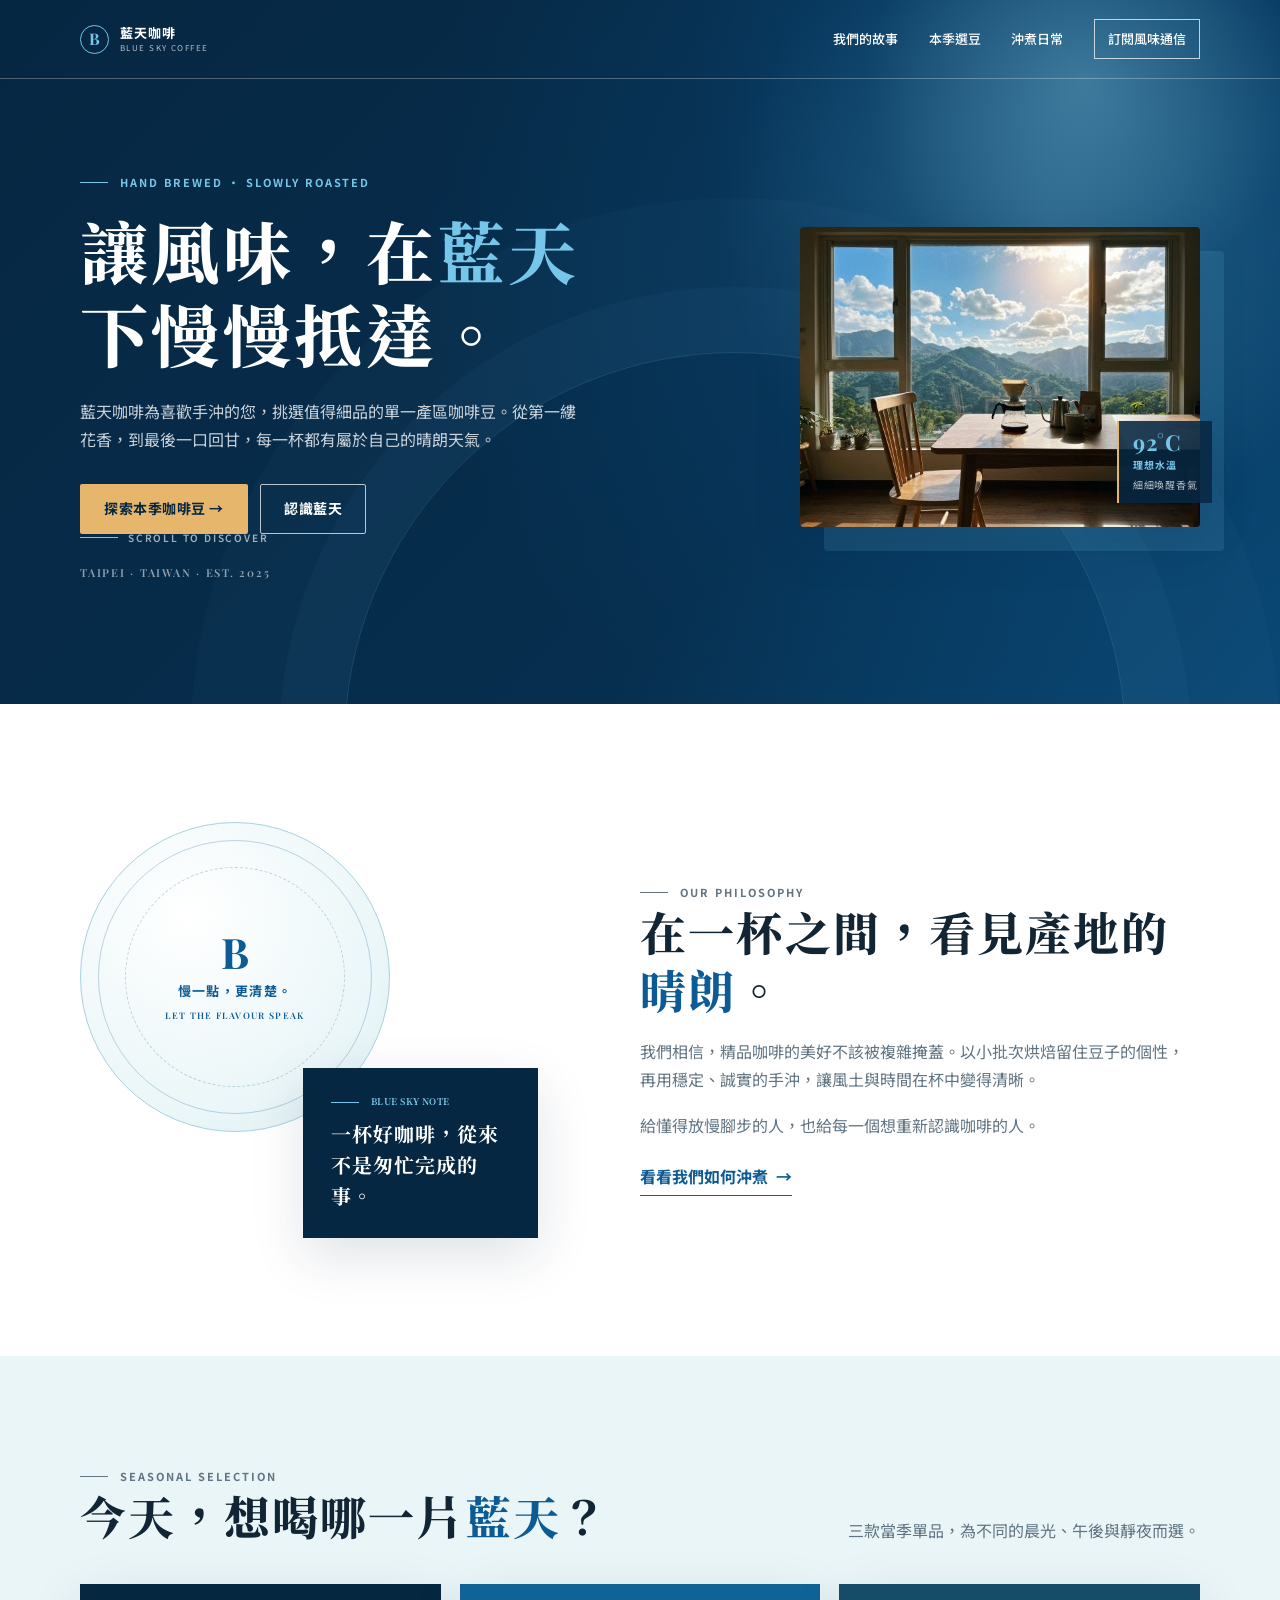
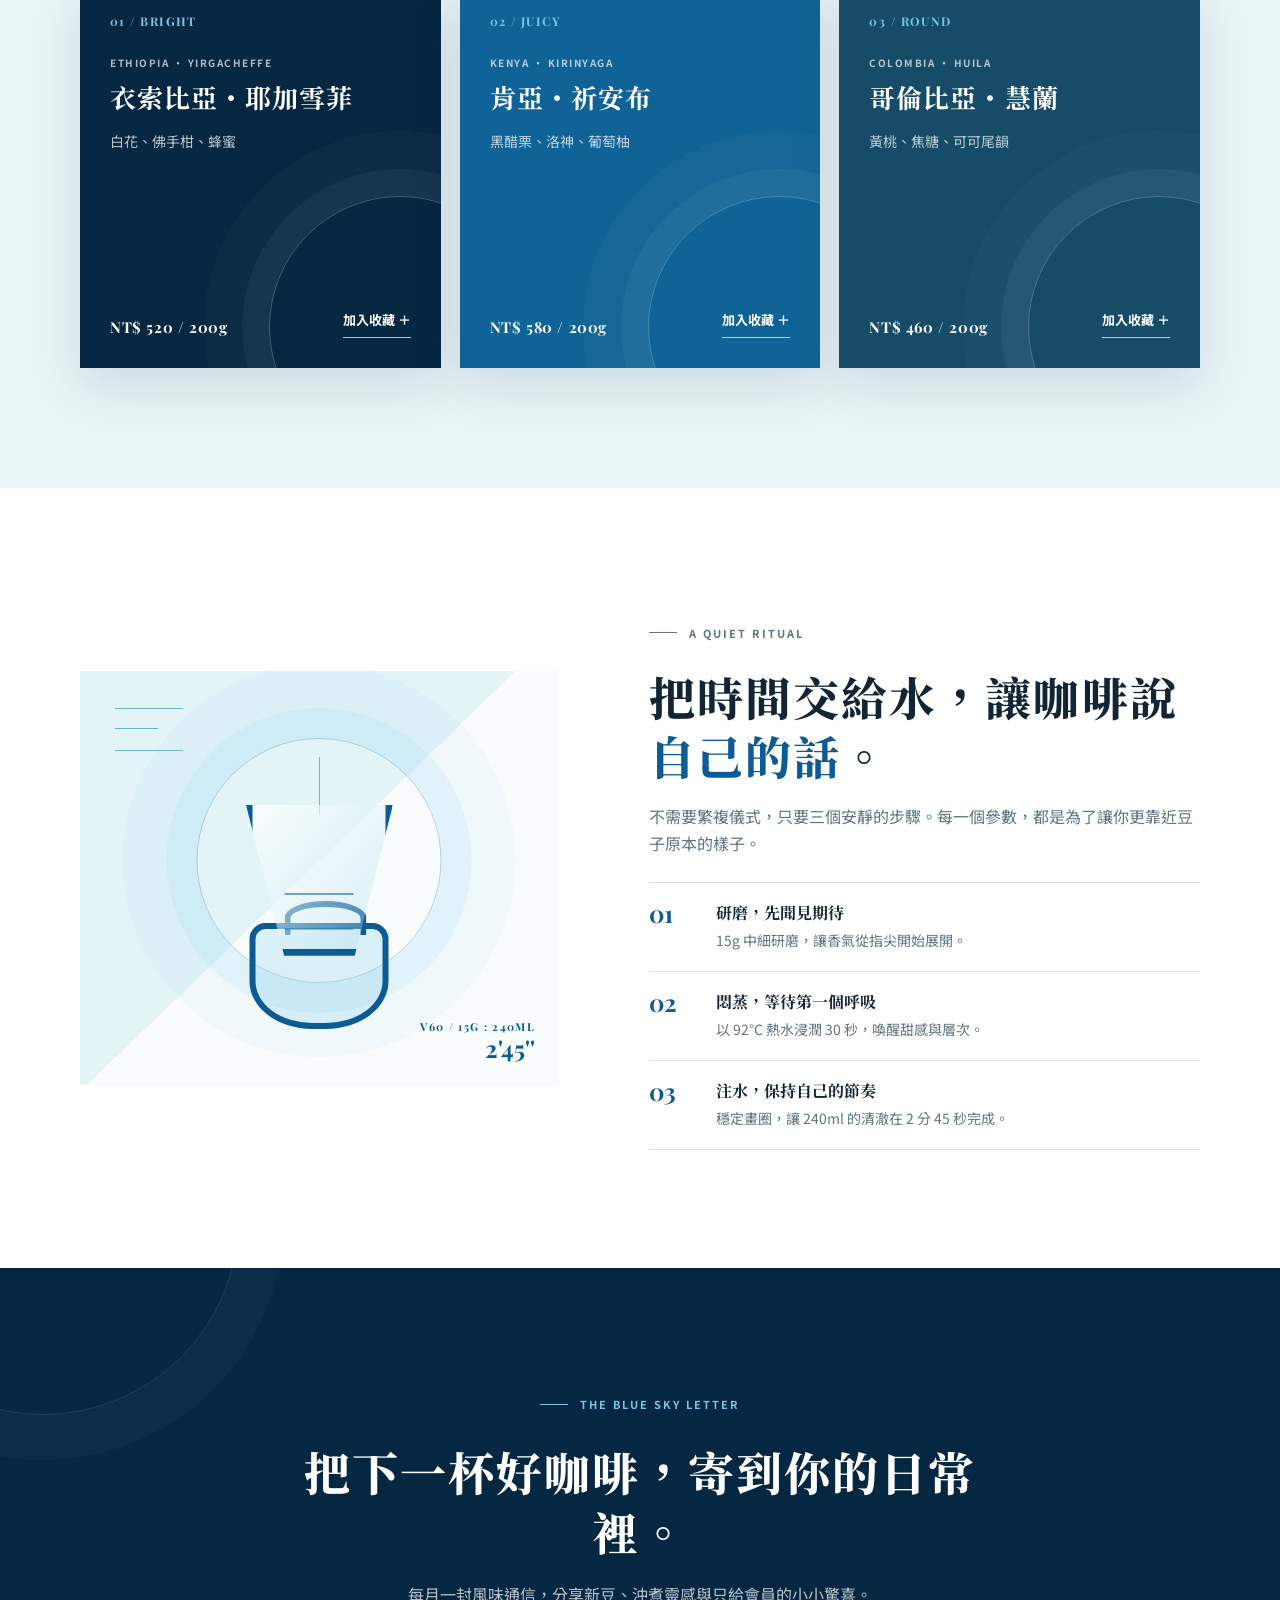
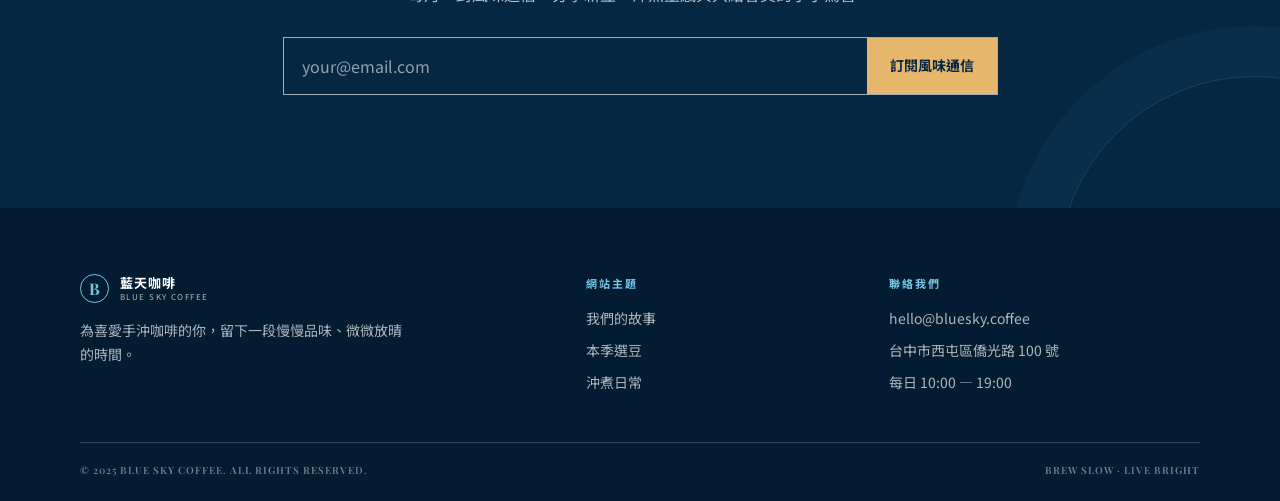
==== commit 442353dd: "Implement code changes to enhance functionality and improve performance" ====
--- a/onepage1/index.html
+++ b/onepage1/index.html
@@ -1,4 +1,4 @@
-<!DOCTYPE html>
+<!doctype html>
 <html lang="zh-Hant">
 <head>
   <meta charset="UTF-8">
@@ -7,7 +7,7 @@
   <title>藍天咖啡｜讓風味，慢慢抵達</title>
   <link rel="preconnect" href="https://fonts.googleapis.com">
   <link rel="preconnect" href="https://fonts.gstatic.com" crossorigin>
-  <link href="https://fonts.googleapis.com/css2?family=Noto+Sans+TC:wght@400;500;600;700&family=Noto+Serif+TC:wght@500;600;700;900&family=Playfair+Display:ital,wght@0,600;0,700;1,600&display=swap" rel="stylesheet">
+  <link href="https://fonts.googleapis.com/css2?family=Noto+Sans+TC:wght@400;500;600;700&family=Noto+Serif+TC:wght@600;700;800;900&family=Playfair+Display:wght@600;700&display=swap" rel="stylesheet">
   <style>
     :root {
       --navy: #062742;
@@ -26,18 +26,15 @@
     html { scroll-behavior: smooth; }
     body {
       margin: 0;
+      color: var(--ink);
       background: var(--cream);
-      color: var(--ink);
-      font-family: "Noto Sans TC", sans-serif;
-      font-size: 16px;
-      line-height: 1.7;
+      font: 16px/1.7 "Noto Sans TC", sans-serif;
+      -webkit-font-smoothing: antialiased;
     }
     a { color: inherit; text-decoration: none; }
     button, input { font: inherit; }
     button { cursor: pointer; }
-    :focus-visible { outline: 3px solid var(--sky); outline-offset: 4px; }
-
-    .wrap { width: min(1120px, calc(100% - 48px)); margin-inline: auto; }
+    .wrap { width: min(1120px, calc(100% - 48px)); margin: 0 auto; }
     .eyebrow {
       display: flex;
       align-items: center;
@@ -51,357 +48,288 @@
     .eyebrow::before { width: 28px; height: 1px; background: currentColor; content: ""; }
     .section-title {
       margin: 0;
-      font-family: "Noto Serif TC", serif;
-      font-size: clamp(30px, 4vw, 46px);
-      font-weight: 700;
+      font: 800 clamp(30px, 4vw, 46px)/1.28 "Noto Serif TC", serif;
       letter-spacing: .045em;
-      line-height: 1.28;
-    }
-    .accent { color: var(--blue); }
-    .section-copy { margin: 18px 0 0; color: var(--muted); }
-    .button, .text-link {
+    }
+    .text-blue { color: var(--blue); }
+    .button, .outline-link {
       display: inline-flex;
+      min-height: 50px;
       align-items: center;
       justify-content: center;
-      min-height: 50px;
-      padding: 11px 23px;
+      padding: 10px 23px;
       border: 1px solid transparent;
       border-radius: 2px;
       font-size: 14px;
-      font-weight: 600;
-      letter-spacing: .03em;
-      transition: background-color .25s ease, color .25s ease, border-color .25s ease, transform .25s ease;
-    }
-    .button:hover, .text-link:hover { transform: translateY(-2px); }
-    .button-primary { background: var(--sand); color: var(--navy); }
-    .button-primary:hover { background: #f0ca84; }
-    .button-outline { border-color: rgba(255,255,255,.8); color: #fff; }
-    .button-outline:hover { background: #fff; color: var(--navy); }
-
-    .site-header {
-      position: absolute;
-      z-index: 10;
-      top: 0;
-      left: 0;
-      width: 100%;
-      border-bottom: 1px solid rgba(255,255,255,.27);
-    }
-    .navbar {
-      display: flex;
-      align-items: center;
-      justify-content: space-between;
-      min-height: 78px;
-      gap: 24px;
-    }
-    .brand { display: inline-flex; align-items: center; gap: 10px; color: #fff; }
-    .brand-mark {
-      display: grid;
-      width: 29px;
-      height: 29px;
-      place-items: center;
-      border: 1px solid var(--sky);
-      border-radius: 50%;
-      color: var(--sky);
-      font-family: "Playfair Display", serif;
-      font-size: 17px;
-      line-height: 1;
-    }
-    .brand-copy { display: grid; line-height: 1.1; }
-    .brand-copy strong { font-size: 14px; font-weight: 600; letter-spacing: .08em; }
-    .brand-copy small { margin-top: 4px; color: var(--sky); font-size: 8px; letter-spacing: .15em; }
-    .nav-links { display: flex; align-items: center; gap: 25px; }
-    .nav-links a { position: relative; color: rgba(255,255,255,.92); font-size: 13px; font-weight: 500; white-space: nowrap; }
-    .nav-links a:not(.nav-cta)::after {
-      position: absolute;
-      right: 0;
-      bottom: -7px;
-      width: 0;
-      height: 1px;
-      background: var(--sky);
-      content: "";
-      transition: width .25s ease;
-    }
+      font-weight: 700;
+      letter-spacing: .04em;
+      transition: transform .25s ease, background-color .25s ease, color .25s ease, border-color .25s ease;
+    }
+    .button:hover, .outline-link:hover { transform: translateY(-2px); }
+    .button--sand { color: var(--navy); background: var(--sand); }
+    .button--sand:hover { background: #f1cb8b; }
+    .button--dark { color: var(--navy); background: #fff; }
+    .outline-link { border-color: rgba(255,255,255,.72); color: #fff; }
+    .outline-link:hover { color: var(--navy); background: #fff; }
+    :focus-visible { outline: 3px solid var(--sky); outline-offset: 4px; }
+
+    /* Header & hero */
+    .site-header { position: absolute; z-index: 20; top: 0; left: 0; width: 100%; border-bottom: 1px solid rgba(255,255,255,.28); }
+    .nav { min-height: 78px; display: flex; align-items: center; justify-content: space-between; gap: 20px; }
+    .brand { display: inline-flex; align-items: center; gap: 11px; color: #fff; }
+    .brand-mark { width: 29px; height: 29px; display: grid; place-items: center; border: 1px solid var(--sky); border-radius: 50%; color: var(--sky); font: 700 16px/1 "Playfair Display", serif; }
+    .brand-copy { display: grid; line-height: 1.05; }
+    .brand-copy strong { font-size: 13px; letter-spacing: .08em; }
+    .brand-copy small { margin-top: 4px; font-size: 8px; letter-spacing: .18em; opacity: .7; }
+    .nav-links { display: flex; align-items: center; gap: clamp(16px, 2.4vw, 31px); }
+    .nav-links a { position: relative; color: #fff; font-size: 13px; font-weight: 500; white-space: nowrap; }
+    .nav-links a:not(.nav-cta)::after { position: absolute; right: 0; bottom: -5px; left: auto; width: 0; height: 1px; background: var(--sky); content: ""; transition: width .25s ease; }
     .nav-links a:not(.nav-cta):hover::after { right: auto; left: 0; width: 100%; }
-    .nav-links .nav-cta { padding: 7px 12px; border: 1px solid rgba(255,255,255,.78); }
-    .nav-links .nav-cta:hover { background: #fff; color: var(--navy); }
-    .menu-toggle { display: none; padding: 4px; border: 0; background: transparent; color: #fff; font-size: 24px; line-height: 1; }
+    .nav-links .nav-cta { padding: 8px 13px; border: 1px solid rgba(255,255,255,.72); }
+    .nav-links .nav-cta:hover { color: var(--navy); background: #fff; }
+    .menu-toggle { display: none; width: 42px; height: 42px; border: 1px solid rgba(255,255,255,.7); color: #fff; background: transparent; font-size: 23px; line-height: 1; }
 
     .hero {
       position: relative;
-      display: flex;
       min-height: 704px;
       overflow: hidden;
-      align-items: stretch;
-      background:
-        radial-gradient(circle at 85% 26%, rgba(117,198,232,.35) 0, rgba(117,198,232,.08) 18%, transparent 43%),
-        linear-gradient(135deg, #062742 0%, #062742 58%, #0a4168 100%);
       color: #fff;
+      background: radial-gradient(circle at 82% 32%, rgba(117,198,232,.32) 0, rgba(12,91,149,.18) 28%, transparent 55%),
+                  linear-gradient(135deg, var(--navy) 0%, #062e4e 65%, #0a4773 100%);
+      isolation: isolate;
+    }
+    .hero::before {
+      position: absolute;
+      z-index: -2;
+      top: -320px;
+      right: -210px;
+      width: 810px;
+      height: 810px;
+      border-radius: 50%;
+      background: radial-gradient(circle, rgba(117,198,232,.38), rgba(12,91,149,.18) 38%, transparent 69%);
+      content: "";
     }
     .hero::after {
       position: absolute;
-      z-index: 0;
-      right: -18vw;
-      bottom: -22vw;
-      width: 50vw;
-      height: 50vw;
-      border: 1px solid rgba(117,198,232,.13);
+      z-index: -1;
+      right: 12%;
+      bottom: -430px;
+      width: 780px;
+      height: 780px;
+      border: 1px solid rgba(117,198,232,.18);
       border-radius: 50%;
+      box-shadow: 0 0 0 65px rgba(117,198,232,.035), 0 0 0 154px rgba(117,198,232,.025);
       content: "";
     }
-    .hero-grid {
-      position: relative;
-      z-index: 1;
-      display: grid;
-      grid-template-columns: 1.02fr .98fr;
-      gap: 45px;
-      align-items: center;
-      padding-top: 122px;
-      padding-bottom: 72px;
-    }
-    .hero-content { max-width: 560px; }
+    .hero-grid { min-height: 704px; display: grid; grid-template-columns: 1.02fr .98fr; gap: 45px; align-items: center; padding: 122px 0 72px; }
+    .hero-copy { position: relative; z-index: 2; }
     .hero .eyebrow { color: var(--sky); }
-    .hero-title {
-      max-width: 540px;
-      margin: 0;
-      font-family: "Noto Serif TC", serif;
-      font-size: clamp(42px, 5.5vw, 68px);
-      font-weight: 700;
-      letter-spacing: .04em;
-      line-height: 1.22;
-    }
-    .hero-title .sky-word { color: var(--sky); }
-    .hero-lede { max-width: 490px; margin: 25px 0 0; color: rgba(255,255,255,.76); }
-    .hero-actions { display: flex; flex-wrap: wrap; gap: 12px; margin-top: 32px; }
-    .hero-meta { margin: 27px 0 0; color: var(--sky); font-size: 10px; font-weight: 700; letter-spacing: .18em; }
-    .scroll-note { display: flex; align-items: center; gap: 10px; margin: 53px 0 0; color: rgba(255,255,255,.55); font-size: 9px; letter-spacing: .18em; }
-    .scroll-note::before { width: 38px; height: 1px; background: rgba(255,255,255,.45); content: ""; }
+    .hero h1 { max-width: 650px; margin: 0 0 23px; font: 800 clamp(42px, 5.5vw, 68px)/1.22 "Noto Serif TC", serif; letter-spacing: .05em; }
+    .hero h1 span { color: var(--sky); }
+    .hero-lede { max-width: 500px; margin: 0; color: rgba(255,255,255,.79); font-size: 16px; }
+    .hero-actions { display: flex; flex-wrap: wrap; gap: 12px; margin-top: 31px; }
+    .hero-note { margin: 31px 0 0; color: rgba(255,255,255,.55); font: 600 11px/1.5 "Playfair Display", serif; letter-spacing: .16em; }
+    .scroll-cue { position: absolute; bottom: 35px; left: 0; display: flex; align-items: center; gap: 10px; color: rgba(255,255,255,.63); font-size: 10px; font-weight: 600; letter-spacing: .18em; }
+    .scroll-cue::before { width: 38px; height: 1px; background: var(--sky); content: ""; }
 
     .hero-art {
       position: relative;
-      width: min(100%, 400px);
+      display: flex;
+      justify-content: flex-end;
+      align-items: center;
+      min-height: 400px;
+    }
+    .hero-photo-wrap {
+      position: relative;
+      display: inline-block;
+      max-width: 100%;
+    }
+    .hero-photo {
+      display: block;
+      width: 400px;
       height: 300px;
-      min-height: 0;
-      margin-left: auto;
-      overflow: visible;
-      aspect-ratio: auto;
-      border: 0;
-      background: transparent;
-      box-shadow: none;
-    }
-    .hero-photo { width: 400px; height: 300px; object-fit: cover; box-shadow: 24px 24px 0 rgba(117,198,232,.13), var(--shadow); }
-    .window-frame { position: absolute; inset: 0; border: 12px solid #e8d4ae; box-shadow: inset 0 0 0 2px rgba(6,39,66,.18); }
-    .window-frame::before, .window-frame::after { position: absolute; background: rgba(6,39,66,.25); content: ""; }
-    .window-frame::before { top: 0; bottom: 0; left: 49%; width: 4px; }
-    .window-frame::after { top: 46%; right: 0; left: 0; height: 4px; }
-    .sun { position: absolute; top: 16%; right: 17%; width: 77px; height: 77px; border-radius: 50%; background: #fff2be; box-shadow: 0 0 45px 22px rgba(255,228,150,.42); }
-    .mountain { position: absolute; bottom: 28%; width: 75%; height: 36%; clip-path: polygon(0 100%, 35% 15%, 48% 50%, 63% 0, 100% 100%); background: #497b83; opacity: .9; }
-    .mountain.one { left: -12%; }
-    .mountain.two { right: -27%; bottom: 27%; background: #30616b; transform: scaleX(-1); opacity: .75; }
-    .tabletop { position: absolute; right: -8%; bottom: -7%; left: -8%; height: 33%; background: linear-gradient(#643e2e 0%, #3d251e 100%); transform: perspective(200px) rotateX(10deg); }
-    .chair { position: absolute; right: 7%; bottom: 18%; width: 100px; height: 112px; border: 12px solid #543126; border-bottom: 0; border-radius: 48px 48px 0 0; opacity: .8; }
-    .chair::after { position: absolute; bottom: -75px; left: 14px; width: 8px; height: 75px; background: #543126; box-shadow: 53px 0 #543126; content: ""; }
-    .coffee-vessel { position: absolute; bottom: 14%; left: 28%; width: 112px; height: 105px; }
-    .coffee-vessel .dripper { position: absolute; top: 0; left: 29px; width: 53px; height: 45px; border: 3px solid #d8e7e1; border-radius: 5px 5px 22px 22px; background: linear-gradient(135deg, rgba(222,246,240,.75), rgba(124,180,181,.2)); clip-path: polygon(0 0, 100% 0, 78% 100%, 22% 100%); }
-    .coffee-vessel .carafe { position: absolute; bottom: 0; left: 17px; width: 78px; height: 68px; border: 3px solid #d8e7e1; border-radius: 10px 10px 23px 23px; background: linear-gradient(to top, rgba(56,29,19,.82) 0 38%, rgba(190,228,227,.24) 39%); }
-    .coffee-vessel .carafe::before { position: absolute; top: -20px; left: 24px; width: 26px; height: 22px; border: 3px solid #d8e7e1; border-bottom: 0; border-radius: 50% 50% 0 0; content: ""; }
-    .steam { position: absolute; bottom: 59%; left: 49%; width: 23px; height: 58px; border-left: 2px solid rgba(255,255,255,.63); border-radius: 50%; transform: rotate(16deg); }
-    .steam::after { position: absolute; top: -5px; left: 14px; width: 18px; height: 48px; border-right: 2px solid rgba(255,255,255,.44); border-radius: 50%; content: ""; }
-    .art-label { position: absolute; z-index: 3; right: -11px; top: 42%; display: grid; gap: 2px; padding: 10px 11px; border-left: 2px solid var(--sand); background: rgba(6,39,66,.86); color: #fff; }
-    .art-label strong { font-family: "Playfair Display", serif; font-size: 22px; line-height: 1; }
-    .art-label span { color: var(--sky); font-size: 9px; letter-spacing: .09em; }
-    .art-label small { color: rgba(255,255,255,.72); font-size: 9px; }
-
-    .story { padding: 115px 0 120px; background: #fff; }
-    .story-grid { display: grid; grid-template-columns: .9fr 1.1fr; gap: clamp(45px, 9vw, 105px); align-items: center; }
-    .story-visual { position: relative; min-height: 400px; }
-    .story-seal {
+      max-width: 100%;
+      height: auto;
+      aspect-ratio: 4 / 3;
+      object-fit: cover;
+      border-radius: 4px;
+      box-shadow: 24px 24px 0 rgba(117,198,232,.13), var(--shadow);
+    }
+    .art-label {
+      position: absolute;
+      z-index: 5;
+      right: -12px;
+      bottom: 24px;
       display: grid;
-      width: 320px;
-      height: 320px;
-      place-content: center;
-      margin: 0 auto;
-      border: 1px solid var(--sky);
-      border-radius: 50%;
-      background: radial-gradient(circle, #fff 0 55%, #eaf5f7 56% 60%, #fff 61%);
-      color: var(--navy);
-      text-align: center;
-    }
-    .story-seal::before { display: block; margin-bottom: 14px; color: var(--blue); content: "B"; font-family: "Playfair Display", serif; font-size: 73px; line-height: 1; }
-    .story-seal strong { font-family: "Noto Serif TC", serif; font-size: 18px; letter-spacing: .09em; }
-    .story-seal span { margin-top: 10px; color: var(--blue); font-size: 9px; font-weight: 700; letter-spacing: .15em; }
-    .note-card { position: absolute; right: 0; bottom: 0; width: min(225px, 57%); padding: 25px; background: var(--navy); color: #fff; box-shadow: var(--shadow); }
-    .note-card p:first-child { margin: 0; color: var(--sky); font-size: 10px; font-weight: 700; letter-spacing: .16em; }
-    .note-card p:last-child { margin: 12px 0 0; font-family: "Noto Serif TC", serif; font-size: 16px; line-height: 1.65; }
-    .story-content p { margin: 19px 0 0; color: var(--muted); }
-    .story-content p + p { margin-top: 15px; }
-    .underlined-link { display: inline-flex; margin-top: 27px; padding-bottom: 5px; border-bottom: 1px solid var(--blue); color: var(--blue); font-size: 14px; font-weight: 600; transition: gap .2s ease; }
-    .underlined-link:hover { gap: 8px; }
-
-    .coffee { padding: 112px 0 120px; background: var(--mist); }
-    .coffee-heading { display: flex; align-items: end; justify-content: space-between; gap: 32px; margin-bottom: 43px; }
-    .coffee-heading .section-copy { max-width: 365px; }
+      gap: 3px;
+      padding: 10px 14px;
+      border-left: 2px solid var(--sand);
+      background: rgba(6,39,66,.88);
+      color: rgba(255,255,255,.9);
+      font-size: 11px;
+      letter-spacing: .08em;
+      text-align: left;
+      box-shadow: var(--shadow);
+    }
+    .art-label strong {
+      color: var(--sky);
+      font: 700 22px/1 "Playfair Display", serif;
+    }
+    .art-label span {
+      color: var(--sky);
+      font-size: 10px;
+      font-weight: 700;
+      letter-spacing: .1em;
+    }
+    .art-label small {
+      color: rgba(255,255,255,.7);
+      font-size: 10px;
+    }
+
+    /* Story */
+    .story { padding: 118px 0; background: #fff; }
+    .story-grid { display: grid; grid-template-columns: .9fr 1.1fr; gap: clamp(45px, 8vw, 105px); align-items: center; }
+    .story-visual { position: relative; min-height: 416px; }
+    .seal { position: absolute; top: 0; left: 0; width: 310px; height: 310px; display: grid; place-items: center; border: 1px solid #a8d2df; border-radius: 50%; color: var(--blue); background: radial-gradient(circle at 35% 30%, #fff 0, #eaf6f8 68%, #d9edf1 100%); }
+    .seal::before, .seal::after { position: absolute; border: 1px solid rgba(12,91,149,.25); border-radius: 50%; content: ""; }
+    .seal::before { inset: 17px; }
+    .seal::after { inset: 44px; border-style: dashed; }
+    .seal-inner { position: relative; z-index: 1; display: grid; gap: 7px; text-align: center; }
+    .seal-inner b { font: 700 42px/1 "Playfair Display", serif; }
+    .seal-inner span { font-size: 13px; font-weight: 700; letter-spacing: .1em; }
+    .seal-inner small { font: 600 9px/1.5 "Playfair Display", serif; letter-spacing: .15em; }
+    .blue-note { position: absolute; right: 0; bottom: 0; width: 235px; padding: 27px 28px; color: #fff; background: var(--navy); box-shadow: var(--shadow); }
+    .blue-note .eyebrow { margin-bottom: 9px; color: var(--sky); font-size: 9px; }
+    .blue-note p { margin: 0; font: 700 20px/1.55 "Noto Serif TC", serif; letter-spacing: .05em; }
+    .story-copy p { margin: 19px 0 0; color: var(--muted); }
+    .inline-link { display: inline-flex; align-items: center; gap: 8px; margin-top: 24px; padding-bottom: 5px; border-bottom: 1px solid var(--blue); color: var(--blue); font-weight: 700; }
+    .inline-link:hover { color: var(--navy); }
+
+    /* Coffee collection */
+    .coffee { padding: 111px 0 120px; background: var(--mist); }
+    .section-heading { display: flex; align-items: end; justify-content: space-between; gap: 40px; margin-bottom: 39px; }
+    .section-heading p { max-width: 370px; margin: 0; color: var(--muted); }
     .coffee-grid { display: grid; grid-template-columns: repeat(3, 1fr); gap: 19px; }
-    .coffee-card {
-      position: relative;
-      display: flex;
-      min-height: 384px;
-      overflow: hidden;
-      flex-direction: column;
-      padding: 31px 29px 25px;
-      background: var(--navy);
-      color: #fff;
-      box-shadow: var(--shadow);
-    }
+    .coffee-card { position: relative; min-height: 384px; display: flex; flex-direction: column; overflow: hidden; padding: 30px; color: #fff; background: var(--navy); box-shadow: var(--shadow); }
     .coffee-card:nth-child(2) { background: #106396; }
     .coffee-card:nth-child(3) { background: #164c68; }
-    .coffee-card::after { position: absolute; right: -73px; bottom: -90px; width: 230px; height: 230px; border: 25px solid rgba(117,198,232,.15); border-radius: 50%; content: ""; }
-    .coffee-card > * { position: relative; z-index: 1; }
-    .bean-no { margin: 0; color: var(--sky); font-family: "Playfair Display", serif; font-size: 14px; font-weight: 600; letter-spacing: .11em; }
-    .origin { margin: 19px 0 5px; color: rgba(255,255,255,.67); font-size: 10px; font-weight: 700; letter-spacing: .13em; }
-    .bean-name { margin: 0; font-family: "Noto Serif TC", serif; font-size: 24px; font-weight: 700; letter-spacing: .04em; line-height: 1.35; }
-    .flavour { margin: 14px 0 0; color: rgba(255,255,255,.79); font-size: 14px; }
-    .coffee-bottom { display: flex; align-items: center; justify-content: space-between; gap: 13px; margin-top: auto; padding-top: 23px; border-top: 1px solid rgba(255,255,255,.22); }
-    .price { font-family: "Playfair Display", serif; font-size: 14px; white-space: nowrap; }
-    .save-button { padding: 5px 0; border: 0; background: transparent; color: #fff; font-size: 13px; font-weight: 600; white-space: nowrap; transition: color .2s ease; }
-    .save-button:hover { color: var(--sand); }
-
-    .brew { padding: 115px 0 120px; background: #fff; }
-    .brew-grid { display: grid; grid-template-columns: .93fr 1.07fr; gap: clamp(44px, 7vw, 90px); align-items: center; }
-    .brew-art { position: relative; min-height: 448px; overflow: hidden; background: linear-gradient(138deg, #eef9fa 0 50%, #d6edf3 50% 100%); }
-    .brew-art::before { position: absolute; top: 33px; left: 30px; width: 70px; height: 35px; border-top: 1px solid var(--sky); border-left: 1px solid var(--sky); content: ""; }
-    .brew-art::after { position: absolute; top: 49px; left: 46px; width: 70px; height: 35px; border-top: 1px solid var(--sky); border-left: 1px solid var(--sky); content: ""; }
-    .pour-rings { position: absolute; top: 50%; left: 50%; width: 238px; height: 238px; border: 1px solid rgba(12,91,149,.35); border-radius: 50%; transform: translate(-50%,-46%); }
-    .pour-rings::before, .pour-rings::after { position: absolute; border: 1px solid rgba(12,91,149,.28); border-radius: 50%; content: ""; }
-    .pour-rings::before { inset: 27px; }
-    .pour-rings::after { inset: 57px; }
-    .pour-line { position: absolute; top: 39px; left: 50%; width: 1px; height: 140px; background: var(--blue); transform: rotate(24deg); transform-origin: bottom; }
-    .v60 { position: absolute; top: 50%; left: 50%; width: 140px; height: 105px; border: 3px solid var(--navy); border-top-width: 4px; background: rgba(255,255,255,.7); clip-path: polygon(0 0, 100% 0, 74% 100%, 26% 100%); transform: translate(-50%,-33%); }
-    .v60::after { position: absolute; bottom: -61px; left: 35px; width: 64px; height: 58px; border: 3px solid var(--navy); border-radius: 8px 8px 19px 19px; background: linear-gradient(to top, #6c3924 0 31%, rgba(255,255,255,.5) 32%); content: ""; }
-    .brew-caption { position: absolute; right: 27px; bottom: 25px; display: grid; color: var(--navy); text-align: right; }
-    .brew-caption strong { font-family: "Playfair Display", serif; font-size: 21px; letter-spacing: .05em; }
-    .brew-caption span { font-size: 10px; font-weight: 700; letter-spacing: .12em; }
-    .brew-content .section-copy { max-width: 530px; }
-    .brew-steps { margin-top: 28px; border-top: 1px solid var(--line); }
-    .brew-step { display: grid; grid-template-columns: 55px 1fr; gap: 14px; padding: 19px 0; border-bottom: 1px solid var(--line); }
-    .step-no { color: var(--blue); font-family: "Playfair Display", serif; font-size: 25px; font-weight: 600; line-height: 1; }
-    .brew-step h3 { margin: 0; font-family: "Noto Serif TC", serif; font-size: 17px; letter-spacing: .03em; }
-    .brew-step p { margin: 5px 0 0; color: var(--muted); font-size: 14px; }
-
-    .visit { position: relative; overflow: hidden; padding: 116px 0; background: var(--navy); color: #fff; text-align: center; }
-    .visit::before, .visit::after { position: absolute; width: 380px; height: 380px; border: 1px solid rgba(117,198,232,.19); border-radius: 50%; content: ""; }
-    .visit::before { top: -250px; left: -145px; }
-    .visit::after { right: -165px; bottom: -260px; width: 450px; height: 450px; border-width: 22px; opacity: .45; }
-    .visit .wrap { position: relative; z-index: 1; max-width: 730px; }
+    .coffee-card::after { position: absolute; right: -90px; bottom: -90px; width: 260px; height: 260px; border: 1px solid rgba(255,255,255,.24); border-radius: 50%; box-shadow: 0 0 0 27px rgba(255,255,255,.045), 0 0 0 65px rgba(255,255,255,.025); content: ""; }
+    .card-top, .coffee-card h3, .flavour, .card-footer { position: relative; z-index: 1; }
+    .card-top { color: var(--sky); font: 700 12px/1.3 "Playfair Display", serif; letter-spacing: .12em; }
+    .origin { margin: 25px 0 8px; color: rgba(255,255,255,.69); font-size: 10px; font-weight: 700; letter-spacing: .15em; }
+    .coffee-card h3 { margin: 0; font: 700 26px/1.38 "Noto Serif TC", serif; letter-spacing: .04em; }
+    .flavour { margin: 15px 0 0; color: rgba(255,255,255,.73); font-size: 14px; }
+    .card-footer { display: flex; align-items: end; justify-content: space-between; gap: 14px; margin-top: auto; }
+    .price { font: 700 15px/1.3 "Playfair Display", serif; letter-spacing: .04em; }
+    .save-coffee { padding: 0 0 5px; border: 0; border-bottom: 1px solid rgba(255,255,255,.72); color: #fff; background: transparent; font-size: 13px; font-weight: 700; white-space: nowrap; transition: color .2s, border-color .2s; }
+    .save-coffee:hover { border-color: var(--sand); color: var(--sand); }
+
+    /* Brew */
+    .brew { padding: 118px 0; background: #fff; }
+    .brew-grid { display: grid; grid-template-columns: .93fr 1.07fr; gap: clamp(42px, 8vw, 90px); align-items: center; }
+    .brew-art { position: relative; height: 414px; overflow: hidden; background: linear-gradient(136deg, #e3f4f7 0 48%, #f8fcfc 48% 100%); }
+    .brew-art::before { position: absolute; top: 37px; left: 35px; width: 68px; height: 41px; border-top: 1px solid #6cb4ce; border-bottom: 1px solid #6cb4ce; content: ""; }
+    .brew-art::after { position: absolute; top: 57px; left: 35px; width: 43px; border-top: 1px solid #6cb4ce; content: ""; }
+    .water-rings { position: absolute; top: 67px; left: 50%; width: 245px; height: 245px; border: 1px solid rgba(12,91,149,.27); border-radius: 50%; transform: translateX(-50%); box-shadow: 0 0 0 30px rgba(117,198,232,.12), 0 0 0 74px rgba(117,198,232,.065); }
+    .water-rings::before { position: absolute; top: 18px; left: 50%; width: 1px; height: 58px; background: #6bb8d1; content: ""; transform: translateX(-50%); }
+    .dripper { position: absolute; z-index: 2; top: 134px; left: 50%; width: 147px; height: 151px; border: 7px solid var(--blue); border-top: 0; background: linear-gradient(130deg, rgba(255,255,255,.85), rgba(117,198,232,.25)); clip-path: polygon(0 0, 100% 0, 74% 100%, 26% 100%); transform: translateX(-50%); }
+    .dripper::after { position: absolute; right: 32px; bottom: 19px; left: 32px; height: 33px; border-top: 2px solid rgba(12,91,149,.55); border-bottom: 2px solid rgba(12,91,149,.35); content: ""; }
+    .carafe { position: absolute; z-index: 1; bottom: 56px; left: 50%; width: 139px; height: 106px; border: 6px solid var(--blue); border-radius: 16px 16px 45% 45%; background: rgba(117,198,232,.23); transform: translateX(-50%); }
+    .carafe::before { position: absolute; top: -28px; left: 29px; width: 70px; height: 28px; border: 6px solid var(--blue); border-bottom: 0; border-radius: 50% 50% 0 0; content: ""; }
+    .brew-caption { position: absolute; right: 24px; bottom: 19px; color: var(--blue); text-align: right; }
+    .brew-caption span { display: block; font: 700 11px/1.5 "Playfair Display", serif; letter-spacing: .12em; }
+    .brew-caption strong { font: 700 24px/1.1 "Playfair Display", serif; }
+    .brew-copy > p { margin: 18px 0 25px; color: var(--muted); }
+    .brew-steps { border-top: 1px solid var(--line); }
+    .brew-step { display: grid; grid-template-columns: 52px 1fr; gap: 15px; padding: 18px 0; border-bottom: 1px solid var(--line); }
+    .step-number { color: var(--blue); font: 700 24px/1 "Playfair Display", serif; }
+    .brew-step h3 { margin: 0; font: 700 16px/1.5 "Noto Serif TC", serif; }
+    .brew-step p { margin: 4px 0 0; color: var(--muted); font-size: 14px; }
+
+    /* Subscribe and footer */
+    .visit { position: relative; overflow: hidden; padding: 108px 0 113px; color: #fff; text-align: center; background: var(--navy); }
+    .visit::before, .visit::after { position: absolute; width: 390px; height: 390px; border: 1px solid rgba(117,198,232,.17); border-radius: 50%; content: ""; }
+    .visit::before { top: -245px; left: -153px; box-shadow: 0 0 0 45px rgba(117,198,232,.035); }
+    .visit::after { right: -170px; bottom: -260px; box-shadow: 0 0 0 50px rgba(117,198,232,.035); }
+    .visit .wrap { position: relative; z-index: 1; max-width: 715px; }
     .visit .eyebrow { justify-content: center; color: var(--sky); }
-    .visit .section-title { max-width: 670px; margin-inline: auto; }
-    .visit .section-copy { max-width: 535px; margin-inline: auto; color: rgba(255,255,255,.72); }
-    .subscribe-form { display: flex; margin: 34px auto 0; padding: 5px; border: 1px solid rgba(255,255,255,.58); }
-    .subscribe-form input { min-width: 0; flex: 1; padding: 11px 15px; border: 0; outline: 0; background: transparent; color: #fff; }
-    .subscribe-form input::placeholder { color: rgba(255,255,255,.58); }
-    .subscribe-form button { min-height: 48px; padding: 10px 20px; border: 0; border-radius: 1px; background: var(--sand); color: var(--navy); font-size: 14px; font-weight: 700; transition: background .2s ease; }
-    .subscribe-form button:hover { background: #f1ca83; }
-
-    .site-footer { padding: 65px 0 25px; background: #031c31; color: rgba(255,255,255,.68); }
-    .footer-grid { display: grid; grid-template-columns: 1.45fr .75fr .9fr; gap: 54px; padding-bottom: 46px; }
-    .footer-brand .brand { margin-bottom: 18px; }
-    .footer-brand p { max-width: 355px; margin: 0; font-size: 14px; }
-    .footer-heading { margin: 3px 0 17px; color: var(--sky); font-size: 11px; font-weight: 700; letter-spacing: .15em; }
-    .footer-links, .footer-contact { display: grid; gap: 10px; font-size: 14px; }
-    .footer-links a:hover, .footer-contact a:hover { color: #fff; }
-    .footer-bottom { display: flex; justify-content: space-between; gap: 18px; padding-top: 22px; border-top: 1px solid rgba(255,255,255,.17); color: rgba(255,255,255,.47); font-size: 10px; letter-spacing: .1em; }
-
-    .toast {
-      position: fixed;
-      z-index: 20;
-      right: 22px;
-      bottom: 22px;
-      max-width: min(360px, calc(100% - 44px));
-      padding: 13px 18px;
-      border-left: 3px solid var(--sand);
-      background: var(--navy);
-      box-shadow: var(--shadow);
-      color: #fff;
-      font-size: 14px;
-      opacity: 0;
-      pointer-events: none;
-      transform: translateY(12px);
-      transition: opacity .22s ease, transform .22s ease;
-    }
+    .visit h2 { margin: 0; font: 800 clamp(30px, 4vw, 46px)/1.3 "Noto Serif TC", serif; letter-spacing: .045em; }
+    .visit p { max-width: 510px; margin: 19px auto 29px; color: rgba(255,255,255,.72); }
+    .subscribe-form { display: flex; min-height: 58px; border: 1px solid rgba(255,255,255,.62); }
+    .subscribe-form input { min-width: 0; flex: 1; padding: 0 18px; border: 0; color: #fff; outline: none; background: transparent; }
+    .subscribe-form input::placeholder { color: rgba(255,255,255,.56); }
+    .subscribe-form button { padding: 0 23px; border: 0; color: var(--navy); background: var(--sand); font-size: 14px; font-weight: 700; white-space: nowrap; transition: background .2s; }
+    .subscribe-form button:hover { background: #f1cb8b; }
+    .site-footer { padding: 66px 0 23px; color: rgba(255,255,255,.68); background: #031c31; }
+    .footer-grid { display: grid; grid-template-columns: 1.45fr .8fr 1fr; gap: 55px; padding-bottom: 48px; }
+    .footer-brand .brand { margin-bottom: 16px; }
+    .footer-brand p { max-width: 330px; margin: 0; font-size: 14px; }
+    .footer-title { margin: 0 0 14px; color: var(--sky); font-size: 11px; font-weight: 700; letter-spacing: .18em; }
+    .footer-links { display: grid; gap: 8px; font-size: 14px; }
+    .footer-links a:hover { color: var(--sky); }
+    .footer-links address { font-style: normal; }
+    .footer-bottom { display: flex; justify-content: space-between; gap: 20px; padding-top: 20px; border-top: 1px solid rgba(255,255,255,.17); color: rgba(255,255,255,.44); font: 600 10px/1.5 "Playfair Display", serif; letter-spacing: .1em; }
+
+    .toast { position: fixed; z-index: 50; right: 22px; bottom: 22px; max-width: min(370px, calc(100vw - 44px)); padding: 14px 18px; border-left: 3px solid var(--sand); color: #fff; background: var(--navy); box-shadow: var(--shadow); font-size: 14px; opacity: 0; pointer-events: none; transform: translateY(12px); transition: opacity .25s ease, transform .25s ease; }
     .toast.show { opacity: 1; transform: translateY(0); }
     .reveal { opacity: 0; transform: translateY(18px); transition: opacity .65s ease, transform .65s ease; }
     .reveal.visible { opacity: 1; transform: translateY(0); }
 
     @media (max-width: 820px) {
-      .navbar { position: relative; }
-      .menu-toggle { display: block; }
-      .nav-links {
-        position: absolute;
-        top: 100%;
-        right: -24px;
-        left: -24px;
-        display: grid;
-        max-height: 0;
-        overflow: hidden;
-        gap: 0;
-        background: #05233c;
-        transition: max-height .32s ease;
-      }
-      .nav-links.open { max-height: 300px; }
-      .nav-links a { padding: 12px 24px; border-top: 1px solid rgba(255,255,255,.1); }
-      .nav-links .nav-cta { margin: 8px 24px 16px; padding: 9px 12px; text-align: center; }
+      .menu-toggle { display: grid; place-items: center; }
+      .nav { position: relative; }
+      .nav-links { position: absolute; top: 78px; right: -24px; left: -24px; max-height: 0; display: grid; gap: 0; overflow: hidden; background: #05233c; transition: max-height .35s ease; }
+      .nav-links.open { max-height: 300px; border-top: 1px solid rgba(255,255,255,.16); }
+      .nav-links a { display: block; padding: 13px 24px; }
+      .nav-links .nav-cta { margin: 5px 24px 15px; padding: 10px 13px; text-align: center; }
       .hero { min-height: 710px; }
-      .hero-grid { grid-template-columns: 1fr; gap: 17px; padding-top: 112px; }
-      .hero-content { max-width: 640px; }
-      .scroll-note { margin-top: 29px; }
-      .hero-art { width: min(100%, 330px); height: 248px; min-height: 0; max-height: none; margin: 0; }
-      .hero-photo { width: 330px; height: 248px; }
+      .hero-grid { min-height: 710px; grid-template-columns: 1fr; gap: 24px; padding: 118px 0 43px; }
+      .hero-art { min-height: auto; justify-content: flex-start; margin-top: 10px; }
+      .hero-photo { width: 330px; }
+      .scroll-cue { display: none; }
+      .story-grid, .brew-grid { grid-template-columns: 1fr; }
+      .story-visual { max-width: 525px; width: 100%; min-height: 400px; }
       .coffee-grid { grid-template-columns: repeat(2, 1fr); }
       .coffee-card:nth-child(3) { grid-column: span 2; }
-      .story-grid, .brew-grid { grid-template-columns: 1fr; }
-      .story-visual { max-width: 520px; width: 100%; margin: auto; }
-      .brew-art { max-width: 540px; width: 100%; margin: auto; }
       .footer-grid { grid-template-columns: 1fr 1fr; }
       .footer-brand { grid-column: 1 / -1; }
     }
-
     @media (max-width: 560px) {
       .wrap { width: calc(100% - 34px); }
-      .navbar { min-height: 70px; }
-      .brand-copy strong { font-size: 13px; }
+      .nav-links { right: -17px; left: -17px; }
       .hero { min-height: 680px; }
-      .hero-grid { padding-top: 98px; padding-bottom: 34px; }
-      .hero-title { font-size: 40px; }
-      .hero-lede { margin-top: 16px; font-size: 14px; line-height: 1.7; }
-      .hero-actions { margin-top: 23px; }
-      .hero-actions .button { flex: 1; padding-inline: 13px; }
-      .hero-meta { margin-top: 18px; }
-      .hero-art { width: 260px; height: 195px; min-height: 0; max-height: none; }
-      .hero-photo { width: 260px; height: 195px; }
+      .hero-grid { min-height: 680px; padding-top: 106px; }
+      .hero h1 { font-size: 40px; }
+      .hero-lede { font-size: 14px; }
+      .hero-actions { gap: 9px; margin-top: 24px; }
+      .hero-actions .button, .hero-actions .outline-link { min-height: 46px; padding: 8px 15px; font-size: 13px; }
+      .hero-note { margin-top: 21px; }
+      .hero-art { min-height: auto; }
+      .hero-photo { width: 260px; }
       .art-label { display: none; }
-      .sun { width: 49px; height: 49px; }
-      .coffee-vessel { bottom: 9%; left: 25%; transform: scale(.72); transform-origin: bottom left; }
-      .chair { transform: scale(.72); transform-origin: bottom right; }
-      .story, .coffee, .brew, .visit { padding: 76px 0; }
-      .story-seal { width: 245px; height: 245px; }
-      .story-seal::before { margin-bottom: 8px; font-size: 54px; }
-      .story-seal strong { font-size: 15px; }
-      .story-visual { min-height: 315px; }
-      .note-card { width: 185px; padding: 18px; }
-      .note-card p:last-child { font-size: 14px; }
-      .coffee-heading { display: block; margin-bottom: 30px; }
-      .coffee-heading .section-copy { margin-top: 14px; }
+      .story, .coffee, .brew { padding: 76px 0; }
+      .seal { width: 245px; height: 245px; }
+      .seal-inner b { font-size: 35px; }
+      .story-visual { min-height: 347px; }
+      .blue-note { width: 185px; padding: 20px; }
+      .blue-note p { font-size: 16px; }
+      .section-heading { display: block; margin-bottom: 28px; }
+      .section-heading p { margin-top: 14px; font-size: 14px; }
       .coffee-grid { grid-template-columns: 1fr; }
       .coffee-card, .coffee-card:nth-child(3) { min-height: 330px; grid-column: auto; }
-      .brew-art { min-height: 310px; }
-      .pour-rings { width: 185px; height: 185px; }
-      .v60 { transform: translate(-50%,-28%) scale(.82); }
-      .subscribe-form { display: grid; gap: 6px; padding: 5px; }
-      .subscribe-form input, .subscribe-form button { width: 100%; }
-      .footer-grid { grid-template-columns: 1fr; gap: 32px; }
+      .coffee-card { padding: 25px; }
+      .brew-art { height: 310px; }
+      .water-rings { top: 45px; width: 178px; height: 178px; box-shadow: 0 0 0 23px rgba(117,198,232,.12), 0 0 0 53px rgba(117,198,232,.065); }
+      .dripper { top: 95px; transform: translateX(-50%) scale(.75); }
+      .carafe { bottom: 37px; transform: translateX(-50%) scale(.75); }
+      .visit { padding: 76px 0; }
+      .subscribe-form { display: grid; gap: 0; border: 0; }
+      .subscribe-form input { min-height: 54px; border: 1px solid rgba(255,255,255,.62); }
+      .subscribe-form button { min-height: 54px; margin-top: 10px; }
+      .footer-grid { grid-template-columns: 1fr; gap: 33px; }
       .footer-brand { grid-column: auto; }
-      .footer-bottom { display: grid; gap: 9px; }
-    }
-
+      .footer-bottom { display: grid; gap: 8px; }
+    }
     @media (prefers-reduced-motion: reduce) {
       html { scroll-behavior: auto; }
       *, *::before, *::after { transition-duration: .01ms !important; animation-duration: .01ms !important; animation-iteration-count: 1 !important; }
@@ -411,7 +339,7 @@
 </head>
 <body>
   <header class="site-header" id="top">
-    <nav class="wrap navbar" aria-label="主要導覽">
+    <nav class="nav wrap" aria-label="主要導覽">
       <a class="brand" href="#top" aria-label="回到藍天咖啡首頁">
         <span class="brand-mark" aria-hidden="true">B</span>
         <span class="brand-copy"><strong>藍天咖啡</strong><small>BLUE SKY COFFEE</small></span>
@@ -429,21 +357,22 @@
   <main>
     <section class="hero" aria-labelledby="heroTitle">
       <div class="wrap hero-grid">
-        <div class="hero-content">
+        <div class="hero-copy">
           <p class="eyebrow">HAND BREWED · SLOWLY ROASTED</p>
-          <h1 class="hero-title" id="heroTitle">讓風味，在<span class="sky-word">藍天</span>下慢慢抵達。</h1>
+          <h1 id="heroTitle">讓風味，在<span>藍天</span>下慢慢抵達。</h1>
           <p class="hero-lede">藍天咖啡為喜歡手沖的您，挑選值得細品的單一產區咖啡豆。從第一縷花香，到最後一口回甘，每一杯都有屬於自己的晴朗天氣。</p>
           <div class="hero-actions">
-            <a class="button button-primary" href="#coffee">探索本季咖啡豆 →</a>
-            <a class="button button-outline" href="#story">認識藍天</a>
+            <a class="button button--sand" href="#coffee">探索本季咖啡豆 →</a>
+            <a class="outline-link" href="#story">認識藍天</a>
           </div>
-          <p class="hero-meta">TAIPEI · TAIWAN · EST. 2025</p>
-          <p class="scroll-note">SCROLL TO DISCOVER</p>
-        </div>
-
+          <p class="hero-note">TAIPEI · TAIWAN · EST. 2025</p>
+          <span class="scroll-cue">SCROLL TO DISCOVER</span>
+        </div>
         <div class="hero-art" aria-hidden="true">
-          <img class="hero-photo" src="images/hero.jpg" width="400" height="300" alt="">
-          <span class="art-label"><strong>92°C</strong><span>理想水溫</span><small>細細喚醒香氣</small></span>
+          <div class="hero-photo-wrap">
+            <img class="hero-photo" src="images/hero.jpg" width="400" height="300" alt="">
+            <div class="art-label"><strong>92°C</strong><span>理想水溫</span><small>細細喚醒香氣</small></div>
+          </div>
         </div>
       </div>
     </section>
@@ -451,49 +380,37 @@
     <section class="story" id="story" aria-labelledby="storyTitle">
       <div class="wrap story-grid">
         <div class="story-visual reveal" aria-hidden="true">
-          <div class="story-seal"><strong>慢一點，<br>更清楚。</strong><span>LET THE FLAVOUR SPEAK</span></div>
-          <div class="note-card"><p>BLUE SKY NOTE</p><p>一杯好咖啡，從來不是匆忙完成的事。</p></div>
-        </div>
-        <div class="story-content reveal">
+          <div class="seal"><div class="seal-inner"><b>B</b><span>慢一點，更清楚。</span><small>LET THE FLAVOUR SPEAK</small></div></div>
+          <aside class="blue-note"><p class="eyebrow">BLUE SKY NOTE</p><p>一杯好咖啡，從來不是匆忙完成的事。</p></aside>
+        </div>
+        <div class="story-copy reveal">
           <p class="eyebrow">OUR PHILOSOPHY</p>
-          <h2 class="section-title" id="storyTitle">在一杯之間，看見產地的<span class="accent">晴朗</span>。</h2>
+          <h2 class="section-title" id="storyTitle">在一杯之間，看見產地的<span class="text-blue">晴朗</span>。</h2>
           <p>我們相信，精品咖啡的美好不該被複雜掩蓋。以小批次烘焙留住豆子的個性，再用穩定、誠實的手沖，讓風土與時間在杯中變得清晰。</p>
           <p>給懂得放慢腳步的人，也給每一個想重新認識咖啡的人。</p>
-          <a class="underlined-link" href="#brew">看看我們如何沖煮 →</a>
+          <a class="inline-link" href="#brew">看看我們如何沖煮 <span aria-hidden="true">→</span></a>
         </div>
       </div>
     </section>
 
     <section class="coffee" id="coffee" aria-labelledby="coffeeTitle">
       <div class="wrap">
-        <div class="coffee-heading reveal">
-          <div>
-            <p class="eyebrow">SEASONAL SELECTION</p>
-            <h2 class="section-title" id="coffeeTitle">今天，想喝哪一片<span class="accent">藍天</span>？</h2>
-          </div>
-          <p class="section-copy">三款當季單品，為不同的晨光、午後與靜夜而選。</p>
+        <div class="section-heading reveal">
+          <div><p class="eyebrow">SEASONAL SELECTION</p><h2 class="section-title" id="coffeeTitle">今天，想喝哪一片<span class="text-blue">藍天</span>？</h2></div>
+          <p>三款當季單品，為不同的晨光、午後與靜夜而選。</p>
         </div>
         <div class="coffee-grid">
           <article class="coffee-card reveal">
-            <p class="bean-no">01 / BRIGHT</p>
-            <p class="origin">ETHIOPIA · YIRGACHEFFE</p>
-            <h3 class="bean-name">衣索比亞・耶加雪菲</h3>
-            <p class="flavour">白花、佛手柑、蜂蜜</p>
-            <div class="coffee-bottom"><span class="price">NT$ 520 / 200g</span><button class="save-button" type="button" data-coffee="衣索比亞・耶加雪菲">加入收藏 ＋</button></div>
+            <div class="card-top">01 / BRIGHT</div><p class="origin">ETHIOPIA · YIRGACHEFFE</p><h3>衣索比亞・耶加雪菲</h3><p class="flavour">白花、佛手柑、蜂蜜</p>
+            <div class="card-footer"><span class="price">NT$ 520 / 200g</span><button class="save-coffee" type="button" data-coffee="衣索比亞・耶加雪菲">加入收藏 ＋</button></div>
           </article>
           <article class="coffee-card reveal">
-            <p class="bean-no">02 / JUICY</p>
-            <p class="origin">KENYA · KIRINYAGA</p>
-            <h3 class="bean-name">肯亞・祈安布</h3>
-            <p class="flavour">黑醋栗、洛神、葡萄柚</p>
-            <div class="coffee-bottom"><span class="price">NT$ 580 / 200g</span><button class="save-button" type="button" data-coffee="肯亞・祈安布">加入收藏 ＋</button></div>
+            <div class="card-top">02 / JUICY</div><p class="origin">KENYA · KIRINYAGA</p><h3>肯亞・祈安布</h3><p class="flavour">黑醋栗、洛神、葡萄柚</p>
+            <div class="card-footer"><span class="price">NT$ 580 / 200g</span><button class="save-coffee" type="button" data-coffee="肯亞・祈安布">加入收藏 ＋</button></div>
           </article>
           <article class="coffee-card reveal">
-            <p class="bean-no">03 / ROUND</p>
-            <p class="origin">COLOMBIA · HUILA</p>
-            <h3 class="bean-name">哥倫比亞・慧蘭</h3>
-            <p class="flavour">黃桃、焦糖、可可尾韻</p>
-            <div class="coffee-bottom"><span class="price">NT$ 460 / 200g</span><button class="save-button" type="button" data-coffee="哥倫比亞・慧蘭">加入收藏 ＋</button></div>
+            <div class="card-top">03 / ROUND</div><p class="origin">COLOMBIA · HUILA</p><h3>哥倫比亞・慧蘭</h3><p class="flavour">黃桃、焦糖、可可尾韻</p>
+            <div class="card-footer"><span class="price">NT$ 460 / 200g</span><button class="save-coffee" type="button" data-coffee="哥倫比亞・慧蘭">加入收藏 ＋</button></div>
           </article>
         </div>
       </div>
@@ -501,18 +418,15 @@
 
     <section class="brew" id="brew" aria-labelledby="brewTitle">
       <div class="wrap brew-grid">
-        <div class="brew-art reveal" aria-hidden="true">
-          <span class="pour-rings"></span><span class="pour-line"></span><span class="v60"></span>
-          <span class="brew-caption"><strong>2'45''</strong><span>V60 / 15G : 240ML</span></span>
-        </div>
-        <div class="brew-content reveal">
+        <div class="brew-art reveal" aria-hidden="true"><div class="water-rings"></div><div class="dripper"></div><div class="carafe"></div><div class="brew-caption"><span>V60 / 15G : 240ML</span><strong>2'45''</strong></div></div>
+        <div class="brew-copy reveal">
           <p class="eyebrow">A QUIET RITUAL</p>
-          <h2 class="section-title" id="brewTitle">把時間交給水，讓咖啡說<span class="accent">自己的話</span>。</h2>
-          <p class="section-copy">不需要繁複儀式，只要三個安靜的步驟。每一個參數，都是為了讓你更靠近豆子原本的樣子。</p>
+          <h2 class="section-title" id="brewTitle">把時間交給水，讓咖啡說<span class="text-blue">自己的話</span>。</h2>
+          <p>不需要繁複儀式，只要三個安靜的步驟。每一個參數，都是為了讓你更靠近豆子原本的樣子。</p>
           <div class="brew-steps">
-            <div class="brew-step"><span class="step-no">01</span><div><h3>研磨，先聞見期待</h3><p>15g 中細研磨，讓香氣從指尖開始展開。</p></div></div>
-            <div class="brew-step"><span class="step-no">02</span><div><h3>悶蒸，等待第一個呼吸</h3><p>以 92°C 熱水浸潤 30 秒，喚醒甜感與層次。</p></div></div>
-            <div class="brew-step"><span class="step-no">03</span><div><h3>注水，保持自己的節奏</h3><p>穩定畫圈，讓 240ml 的清澈在 2 分 45 秒完成。</p></div></div>
+            <div class="brew-step"><span class="step-number">01</span><div><h3>研磨，先聞見期待</h3><p>15g 中細研磨，讓香氣從指尖開始展開。</p></div></div>
+            <div class="brew-step"><span class="step-number">02</span><div><h3>悶蒸，等待第一個呼吸</h3><p>以 92°C 熱水浸潤 30 秒，喚醒甜感與層次。</p></div></div>
+            <div class="brew-step"><span class="step-number">03</span><div><h3>注水，保持自己的節奏</h3><p>穩定畫圈，讓 240ml 的清澈在 2 分 45 秒完成。</p></div></div>
           </div>
         </div>
       </div>
@@ -521,10 +435,10 @@
     <section class="visit" id="visit" aria-labelledby="visitTitle">
       <div class="wrap reveal">
         <p class="eyebrow">THE BLUE SKY LETTER</p>
-        <h2 class="section-title" id="visitTitle">把下一杯好咖啡，寄到你的日常裡。</h2>
-        <p class="section-copy">每月一封風味通信，分享新豆、沖煮靈感與只給會員的小小驚喜。</p>
+        <h2 id="visitTitle">把下一杯好咖啡，寄到你的日常裡。</h2>
+        <p>每月一封風味通信，分享新豆、沖煮靈感與只給會員的小小驚喜。</p>
         <form class="subscribe-form" id="subscribeForm">
-          <input type="email" aria-label="電子郵件地址" placeholder="你的電子郵件地址" required>
+          <input type="email" aria-label="電子郵件地址" placeholder="your@email.com" required>
           <button type="submit">訂閱風味通信</button>
         </form>
       </div>
@@ -533,80 +447,67 @@
 
   <footer class="site-footer">
     <div class="wrap footer-grid">
-      <div class="footer-brand">
-        <a class="brand" href="#top" aria-label="回到藍天咖啡首頁"><span class="brand-mark" aria-hidden="true">B</span><span class="brand-copy"><strong>藍天咖啡</strong><small>BLUE SKY COFFEE</small></span></a>
-        <p>為喜歡手沖咖啡的你，留下一段慢慢品味、微微放晴的時間。</p>
-      </div>
-      <div>
-        <p class="footer-heading">EXPLORE</p>
-        <div class="footer-links"><a href="#story">我們的故事</a><a href="#coffee">本季選豆</a><a href="#brew">沖煮日常</a></div>
-      </div>
-      <div>
-        <p class="footer-heading">CONTACT</p>
-        <div class="footer-contact"><a href="mailto:hello@bluesky.coffee">hello@bluesky.coffee</a><span>台中市西屯區晨光路 100 號</span><span>每日 10:00 — 19:00</span></div>
-      </div>
+      <div class="footer-brand"><a class="brand" href="#top" aria-label="回到藍天咖啡首頁"><span class="brand-mark" aria-hidden="true">B</span><span class="brand-copy"><strong>藍天咖啡</strong><small>BLUE SKY COFFEE</small></span></a><p>為喜愛手沖咖啡的你，留下一段慢慢品味、微微放晴的時間。</p></div>
+      <div><p class="footer-title">網站主題</p><div class="footer-links"><a href="#story">我們的故事</a><a href="#coffee">本季選豆</a><a href="#brew">沖煮日常</a></div></div>
+      <div><p class="footer-title">聯絡我們</p><div class="footer-links"><a href="mailto:hello@bluesky.coffee">hello@bluesky.coffee</a><address>台中市西屯區僑光路 100 號</address><span>每日 10:00 — 19:00</span></div></div>
     </div>
     <div class="wrap footer-bottom"><span>© 2025 BLUE SKY COFFEE. ALL RIGHTS RESERVED.</span><span>BREW SLOW · LIVE BRIGHT</span></div>
   </footer>
-
-  <div class="toast" id="toast" role="status" aria-live="polite"></div>
+  <div class="toast" role="status" aria-live="polite"></div>
 
   <script>
-    const menuToggle = document.querySelector('.menu-toggle');
-    const navLinks = document.querySelector('.nav-links');
-    const toast = document.querySelector('#toast');
-    let toastTimer;
-
-    function closeMenu() {
-      navLinks.classList.remove('open');
-      menuToggle.setAttribute('aria-expanded', 'false');
-      menuToggle.setAttribute('aria-label', '開啟導覽選單');
-      menuToggle.textContent = '☰';
-    }
-
-    menuToggle.addEventListener('click', () => {
-      const isOpen = navLinks.classList.toggle('open');
-      menuToggle.setAttribute('aria-expanded', String(isOpen));
-      menuToggle.setAttribute('aria-label', isOpen ? '關閉導覽選單' : '開啟導覽選單');
-      menuToggle.textContent = isOpen ? '×' : '☰';
-    });
-
-    navLinks.querySelectorAll('a').forEach(link => link.addEventListener('click', closeMenu));
-
-    function showToast(message) {
-      window.clearTimeout(toastTimer);
-      toast.textContent = message;
-      toast.classList.add('show');
-      toastTimer = window.setTimeout(() => toast.classList.remove('show'), 2600);
-    }
-
-    document.querySelectorAll('[data-coffee]').forEach(button => {
-      button.addEventListener('click', () => showToast(`已將「${button.dataset.coffee}」加入你的收藏。`));
-    });
-
-    document.querySelector('#subscribeForm').addEventListener('submit', event => {
-      event.preventDefault();
-      const form = event.currentTarget;
-      if (!form.checkValidity()) return;
-      form.reset();
-      showToast('謝謝訂閱，下一封晴朗的風味通信即將寄出。');
-    });
-
-    const reduceMotion = window.matchMedia('(prefers-reduced-motion: reduce)').matches;
-    const revealItems = document.querySelectorAll('.reveal');
-    if (reduceMotion || !('IntersectionObserver' in window)) {
-      revealItems.forEach(item => item.classList.add('visible'));
-    } else {
-      const observer = new IntersectionObserver(entries => {
-        entries.forEach(entry => {
-          if (entry.isIntersecting) {
-            entry.target.classList.add('visible');
-            observer.unobserve(entry.target);
-          }
-        });
-      }, { threshold: .12 });
-      revealItems.forEach(item => observer.observe(item));
-    }
+    (() => {
+      const menuButton = document.querySelector('.menu-toggle');
+      const navLinks = document.querySelector('.nav-links');
+      const toast = document.querySelector('.toast');
+      let toastTimer;
+
+      const closeMenu = () => {
+        navLinks.classList.remove('open');
+        menuButton.setAttribute('aria-expanded', 'false');
+        menuButton.setAttribute('aria-label', '開啟導覽選單');
+        menuButton.textContent = '☰';
+      };
+      menuButton.addEventListener('click', () => {
+        const opening = !navLinks.classList.contains('open');
+        navLinks.classList.toggle('open', opening);
+        menuButton.setAttribute('aria-expanded', String(opening));
+        menuButton.setAttribute('aria-label', opening ? '關閉導覽選單' : '開啟導覽選單');
+        menuButton.textContent = opening ? '×' : '☰';
+      });
+      navLinks.querySelectorAll('a').forEach(link => link.addEventListener('click', closeMenu));
+
+      const showToast = message => {
+        clearTimeout(toastTimer);
+        toast.textContent = message;
+        toast.classList.add('show');
+        toastTimer = setTimeout(() => toast.classList.remove('show'), 2600);
+      };
+      document.querySelectorAll('[data-coffee]').forEach(button => {
+        button.addEventListener('click', () => showToast(`已將「${button.dataset.coffee}」加入你的收藏。`));
+      });
+      document.querySelector('#subscribeForm').addEventListener('submit', event => {
+        event.preventDefault();
+        event.currentTarget.reset();
+        showToast('謝謝訂閱，下一封晴朗的風味通信即將寄出。');
+      });
+
+      const revealItems = document.querySelectorAll('.reveal');
+      const reducedMotion = window.matchMedia('(prefers-reduced-motion: reduce)').matches;
+      if (!('IntersectionObserver' in window) || reducedMotion) {
+        revealItems.forEach(item => item.classList.add('visible'));
+      } else {
+        const observer = new IntersectionObserver(entries => {
+          entries.forEach(entry => {
+            if (entry.isIntersecting) {
+              entry.target.classList.add('visible');
+              observer.unobserve(entry.target);
+            }
+          });
+        }, { threshold: .12 });
+        revealItems.forEach(item => observer.observe(item));
+      }
+    })();
   </script>
 </body>
 </html>
